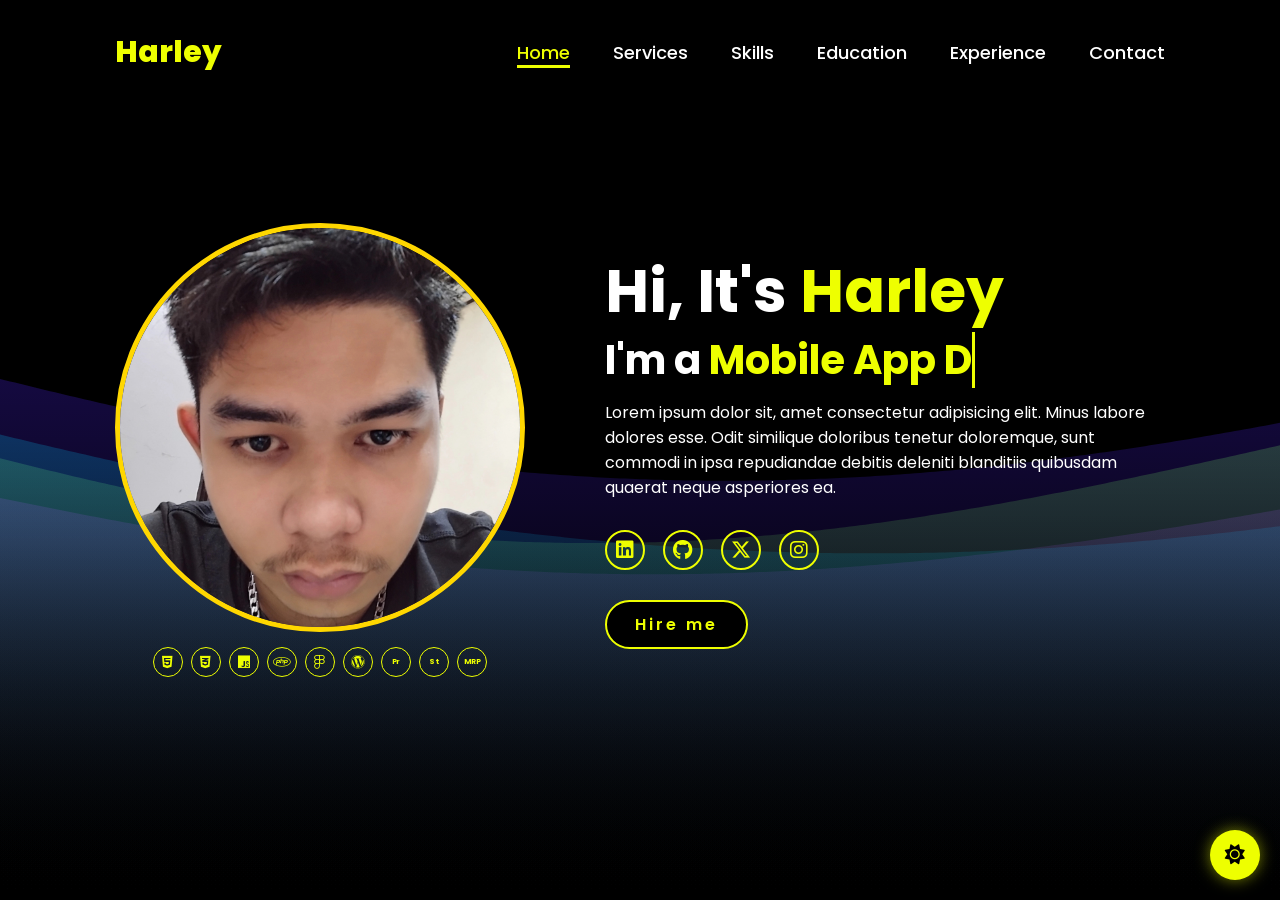
==== index.html @ 62c7ae1a "initial commit" ====
<!DOCTYPE html>
<html lang="en">
    
<head>
    <meta charset="UTF-8">
    <meta name="viewport" content="width=device-width, initial-scale=1.0">
    <link rel="stylesheet" href="https://cdnjs.cloudflare.com/ajax/libs/font-awesome/6.5.2/css/all.min.css">
    <link rel="stylesheet" href="style.css">
    <title>HrlyQnn</title>
</head>
<body>
    <canvas id="aurora-canvas"></canvas>

    <header>
        <a href="#" class="logo">Harley</a>
        <nav>
            <a href="#" class="active">Home</a>
            <a href="#">Services</a>
            <a href="#">Skills</a>
            <a href="#">Education</a>
            <a href="#">Experience</a>
            <a href="#">Contact</a>
        </nav>
    </header>

    <section class="home">
        <div class="home-img">
            <img src="main.jpg" id="profile-pic">
            <div class="tech-icons">
                <a href="#" title="HTML5"><i class="fa-brands fa-html5"></i></a>
                <a href="#" title="CSS3"><i class="fa-brands fa-css3-alt"></i></a>
                <a href="#" title="JavaScript"><i class="fa-brands fa-js"></i></a>
                <a href="#" title="PHP"><i class="fa-brands fa-php"></i></a>
                <a href="#" title="Figma"><i class="fa-brands fa-figma"></i></a>
                <a href="#" title="WordPress"><i class="fa-brands fa-wordpress"></i></a>
                <a href="#" title="Adobe Premiere Pro"><span class="icon-text">Pr</span></a>
                <a href="#" title="Stitch"><span class="icon-text">St</span></a>
                <a href="#" title="MyRealPage"><span class="icon-text">MRP</span></a>
            </div>
        </div>
        <div class="home-content">
            <h1>Hi, It's <span>Harley</span></h1>
            <h3 class="typing-text"><span id="im-a">I'm a </span><span></span></h3>
            <p>Lorem ipsum dolor sit, amet consectetur adipisicing elit. Minus labore dolores esse. Odit similique doloribus tenetur doloremque, sunt commodi in ipsa repudiandae debitis deleniti blanditiis quibusdam quaerat neque asperiores ea.</p>
            <div class="social-icons">
                <a href="#"><i class="fa-brands fa-linkedin"></i></a>
                <a href="#"><i class="fa-brands fa-github"></i></a>
                <a href="#"><i class="fa-brands fa-x-twitter"></i></a>
                <a href="#"><i class="fa-brands fa-instagram"></i></a>
            </div>
            <a href="#" class="btn">Hire me</a>
        </div>
    </section>

    <button id="theme-toggle" title="Toggle Light/Dark Mode">
        <i class="fa-solid fa-sun"></i>
    </button>

    <script>
        // Aurora background
        const canvas = document.getElementById('aurora-canvas');
        const ctx = canvas.getContext('2d');

        canvas.width = window.innerWidth;
        canvas.height = window.innerHeight;

        window.addEventListener('resize', () => {
            canvas.width = window.innerWidth;
            canvas.height = window.innerHeight;
        });

        const waves = [
            { y: 0.35, color: '#5227FF', speed: 0.00001, amp: 120, freq: 0.0018 },
            { y: 0.45, color: '#7cff67', speed: 0.00001, amp: 100, freq: 0.0022 },
            { y: 0.40, color: '#00cfff', speed: 0.00001, amp: 140, freq: 0.0015 },
            { y: 0.50, color: '#a855f7', speed: 0.00001, amp: 90,  freq: 0.0020 },
        ];

        let auroraTime = 0;

        function drawAurora() {
            ctx.clearRect(0, 0, canvas.width, canvas.height);

            if (document.body.classList.contains('light-mode')) {
                requestAnimationFrame(drawAurora);
                return;
            }

            waves.forEach(wave => {
                const gradient = ctx.createLinearGradient(0, 0, 0, canvas.height);
                gradient.addColorStop(0, 'transparent');
                gradient.addColorStop(0.3, wave.color + '55');
                gradient.addColorStop(0.6, wave.color + '22');
                gradient.addColorStop(1, 'transparent');

                ctx.beginPath();
                ctx.moveTo(0, canvas.height);

                for (let x = 0; x <= canvas.width; x += 5) {
                    const y = wave.y * canvas.height
                        + Math.sin(x * wave.freq + auroraTime * wave.speed * 1000) * wave.amp
                        + Math.sin(x * wave.freq * 0.5 + auroraTime * wave.speed * 600) * (wave.amp * 0.5);
                    ctx.lineTo(x, y);
                }

                ctx.lineTo(canvas.width, canvas.height);
                ctx.closePath();
                ctx.fillStyle = gradient;
                ctx.fill();
            });

            auroraTime++;
            requestAnimationFrame(drawAurora);
        }

        drawAurora();

        // Image swap
        const pic = document.getElementById('profile-pic');
        const typingSpan = document.querySelectorAll('.typing-text span')[1];
        const words = ["Mobile App Designer", "Frontend Developer", "Web Designer", "Video Editor"];
        let wordIndex = 0;
        let charIndex = 0;
        let isDeleting = false;
        let isPaused = false;
        let typeTimeout = null;
        const imA = document.getElementById('im-a');

        pic.addEventListener('mouseenter', () => {
            pic.src = 'main1.png';
            isPaused = true;
            clearTimeout(typeTimeout);
            imA.style.display = 'none';
            typingSpan.textContent = 'I Miss You :<';
        });

        pic.addEventListener('mouseleave', () => {
            pic.src = 'main.jpg';
            imA.style.display = 'inline';
            isPaused = false;
            isDeleting = false;
            charIndex = 0;
            typingSpan.textContent = '';
            clearTimeout(typeTimeout);
            typeTimeout = setTimeout(type, 400);
        });

        // Navbar scroll
        const header = document.querySelector('header');
        window.addEventListener('scroll', () => {
            header.classList.toggle('scrolled', window.scrollY > 50);
        });

        // Light/Dark mode toggle
        const themeToggle = document.getElementById('theme-toggle');
        const themeIcon = themeToggle.querySelector('i');

        themeToggle.addEventListener('click', () => {
            document.body.classList.toggle('light-mode');

            if (document.body.classList.contains('light-mode')) {
                themeIcon.classList.remove('fa-sun');
                themeIcon.classList.add('fa-moon');
            } else {
                themeIcon.classList.remove('fa-moon');
                themeIcon.classList.add('fa-sun');
            }
        });

        // Typewriter effect
        function type() {
            if (isPaused) return;

            const currentWord = words[wordIndex];

            if (isDeleting) {
                typingSpan.textContent = currentWord.substring(0, charIndex - 1);
                charIndex--;
            } else {
                typingSpan.textContent = currentWord.substring(0, charIndex + 1);
                charIndex++;
            }

            let speed = isDeleting ? 80 : 120;

            if (!isDeleting && charIndex === currentWord.length) {
                speed = 2500;
                isDeleting = true;
            } else if (isDeleting && charIndex === 0) {
                isDeleting = false;
                wordIndex = (wordIndex + 1) % words.length;
                speed = 400;
            }

            typeTimeout = setTimeout(type, speed);
        }

        type();
    </script>
</body>
</html>
---- style.css ----
@import url('https://fonts.googleapis.com/css2?family=Poppins:wght@100;200;300;400;500;600&display=swap');

* {
    margin: 0;
    padding: 0;
    box-sizing: border-box;
    text-decoration: none;
    border: none;
    outline: none;
    font-family: 'Poppins', sans-serif;
}

html {
    font-size: 62.5%;
}

body {
    width: 100%;
    height: 100vh;
    overflow-x: hidden;
    background-color: black;
    color: white;
}

#aurora-canvas {
    position: fixed;
    top: 0;
    left: 0;
    width: 100%;
    height: 100%;
    z-index: 0;
    pointer-events: none;
}

section, header, #theme-toggle {
    position: relative;
    z-index: 1;
}

body.light-mode #aurora-canvas {
    opacity: 0;
}

header {
    margin-top: 20px;
    position: fixed;
    top: 0;
    left: 0;
    width: 100%;
    padding: 1rem 9%;
    background-color: transparent;
    display: flex;
    justify-content: space-between;
    align-items: center;
    z-index: 999;
    transition: 0.4s ease;
}

.logo {
    font-size: 3rem;
    color: #eeff00;
    font-weight: 800;
    cursor: pointer;
    transition: 0.5s ease;
}

.logo:hover {
    transform: scale(1.1);
}

nav a {
    font-size: 1.8rem;
    color: white;
    margin-left: 4rem;
    font-weight: 500;
    transition: 0.3s ease;
    border-bottom: 3px solid transparent;
}

nav a:hover,
nav a.active {
    color: #eeff00;
    border-bottom: 3px solid #eeff00;
}

@media(max-width: 995px) {
    nav {
        position: absolute;
        display: none;
        top: 0;
        right: 0;
        width: 40%;
        border-left: 3px solid #eeff00;
        border-bottom: 3px solid #eeff00;
        border-bottom-left-radius: 2rem;
        padding: 1rem solid;
        background-color: #161616;
        border-top: 0.1rem solid rgba(0, 0, 0, 0.1);
    }

    nav.active {
        display: block;
    }

    nav a {
        display: block;
        font-size: 2rem;
        margin: 3rem 0;
    }

    nav a:hover,
    nav a.active {
        padding: 1rem;
        border-radius: 0.5rem;
        border-bottom: 0.5rem solid #eeff00;
    }
}

section {
    min-height: 100vh;
    padding: 5rem 9% 5rem;
}

.home {
    display: flex;
    justify-content: center;
    align-items: center;
    gap: 8rem;
    background-color: transparent;
}

.home .home-content h1 {
    font-size: 6rem;
    font-weight: 700;
    line-height: 1.3;
}

span {
    color: #eeff00;
}

.home-content h3 {
    font-size: 4rem;
    margin-bottom: 1rem;
    font-weight: 700;
}

.home-content p {
    font-size: 1.6rem;
}

.home-img {
    display: flex;
    flex-direction: column;
    align-items: center;
}

.home-img img {
    position: relative;
    width: 20vw;
    border-radius: 50%;
    cursor: pointer;
    transition: 0.4s ease;
    z-index: 1;
}

.home-img img:hover {
    box-shadow: 0 0 40px 15px gold, 0 0 80px 30px rgba(255, 215, 0, 0.4);
    transform: scale(1.03);
}

.home-img .tech-icons {
    margin-top: 1.5rem;
    display: flex;
    flex-wrap: nowrap;
    justify-content: center;
    align-items: center;
    width: 32vw;
}

.social-icons a {
    display: inline-flex;
    justify-content: center;
    align-items: center;
    width: 4rem;
    height: 4rem;
    background-color: transparent;
    border: 0.2rem solid #eeff00;
    font-size: 2rem;
    border-radius: 50%;
    margin: 3rem 1.5rem 3rem 0;
    transition: 0.3s ease;
    color: #eeff00;
}

.social-icons a:hover {
    color: black;
    transform: scale(1.3) translateY(-5px);
    background-color: #eeff00;
    box-shadow: 0 0 25px #eeff00;
}

.btn {
    display: inline-block;
    padding: 1rem 2.8rem;
    background-color: black;
    border-radius: 4rem;
    font-size: 1.6rem;
    color: #eeff00;
    letter-spacing: 0.3rem;
    font-weight: 600;
    border: 2px solid #eeff00;
    transition: 0.3s ease;
    cursor: pointer;
}

.btn:hover {
    transform: scale(1.03);
    background-color: #eeff00;
    color: black;
    box-shadow: 0 0 25px #eeff00;
}

.typing-text {
    font-size: 34px;
    font-weight: 600;
    min-width: 280px;
}

.typing-text span:last-child {
    color: #eeff00;
    border-right: 3px solid #eeff00;
    animation: cursor 0.6s infinite;
}

#im-a {
    color: white;
}

@keyframes cursor {
    0%, 100% { border-color: #eeff00; }
    50% { border-color: transparent; }
}

@media(max-width: 1000px) {
    .home {
        gap: 4rem;
    }
}

@media(max-width: 995px) {
    .home {
        flex-direction: column;
        margin: 5rem 4rem;
    }

    .home .home-content h3 {
        font-size: 2.5rem;
    }

    .home-content h1 {
        font-size: 5rem;
    }

    .home-img img {
        width: 70vw;
        margin-top: 4rem;
    }

    .home-img .tech-icons {
        width: 70vw;
    }
}

.tech-icons a {
    display: inline-flex;
    justify-content: center;
    align-items: center;
    width: 3rem;
    height: 3rem;
    background-color: transparent;
    border: 0.15rem solid #eeff00;
    font-size: 1.4rem;
    border-radius: 50%;
    margin: 0 0.4rem;
    transition: 0.3s ease;
    color: #eeff00;
}

.tech-icons a:hover {
    color: black;
    transform: scale(1.3) translateY(-5px);
    background-color: #eeff00;
    box-shadow: 0 0 25px #eeff00;
}

.tech-icons a:hover .icon-text {
    color: black;
}

.icon-text {
    font-size: 0.75rem;
    font-weight: 700;
    color: inherit;
    letter-spacing: -0.05rem;
}

header.scrolled {
    background-color: rgba(0, 0, 0, 0.7);
    backdrop-filter: blur(20px);
    -webkit-backdrop-filter: blur(20px);
    border-bottom: 1px solid rgba(255, 255, 255, 0.1);
    box-shadow: 0 4px 30px rgba(0, 0, 0, 0.5);
    transition: 0.4s ease;
}

/* Floating toggle button */
#theme-toggle {
    position: fixed;
    bottom: 2rem;
    right: 2rem;
    width: 5rem;
    height: 5rem;
    border-radius: 50%;
    background-color: #eeff00;
    color: black;
    font-size: 2rem;
    cursor: pointer;
    z-index: 999;
    box-shadow: 0 0 15px rgba(238, 255, 0, 0.5);
    transition: 0.3s ease;
    display: flex;
    justify-content: center;
    align-items: center;
}

#theme-toggle:hover {
    transform: scale(1.15);
    box-shadow: 0 0 25px rgba(238, 255, 0, 0.8);
}

/* Light mode overrides */
body.light-mode {
    background-color: white;
    background-image: none;
    color: black;
}

body.light-mode header {
    background-color: transparent;
}

body.light-mode header.scrolled {
    background-color: rgba(255, 255, 255, 0.7);
    border-bottom: 1px solid rgba(0, 0, 0, 0.1);
}

body.light-mode .home {
    background-color: white;
}

body.light-mode .logo {
    color: black;
}

body.light-mode nav a {
    color: black;
}

body.light-mode nav a:hover,
body.light-mode nav a.active {
    color: black;
    border-bottom: 3px solid black;
}

body.light-mode span {
    color: black;
}

body.light-mode #im-a {
    color: black;
}

body.light-mode .typing-text span:last-child {
    color: black;
    border-right: 3px solid black;
    animation: cursor-light 0.6s infinite;
}

@keyframes cursor-light {
    0%, 100% { border-color: black; }
    50% { border-color: transparent; }
}

body.light-mode .social-icons a {
    border-color: black;
    color: black;
}

body.light-mode .social-icons a:hover {
    background-color: black;
    color: white;
    box-shadow: 0 0 25px rgba(0, 0, 0, 0.4);
}

body.light-mode .tech-icons a {
    border-color: black;
    color: black;
}

body.light-mode .tech-icons a:hover {
    background-color: black;
    color: white;
    box-shadow: 0 0 25px rgba(0, 0, 0, 0.4);
    transform: scale(1.3) translateY(-5px);
}

body.light-mode .tech-icons a:hover .icon-text {
    color: white;
}

body.light-mode .btn {
    background-color: white;
    color: black;
    border-color: black;
}

body.light-mode .btn:hover {
    background-color: black;
    color: white;
    box-shadow: 0 0 25px rgba(0, 0, 0, 0.4);
}

body.light-mode #theme-toggle {
    background-color: black;
    color: white;
    box-shadow: 0 0 15px rgba(0, 0, 0, 0.4);
}

body.light-mode .home-img img:hover {
    box-shadow: 0 0 40px 15px rgba(0, 0, 0, 0.5), 0 0 80px 30px rgba(0, 0, 0, 0.2);
}

.home-img img {
    position: relative;
    width: 32vw;
    border-radius: 50%;
    cursor: pointer;
    transition: 0.4s ease;
    z-index: 1;
    border: 5px solid gold; /* dark mode border */
}

body.light-mode .home-img img {
    border: 5px solid black; /* light mode border */
}
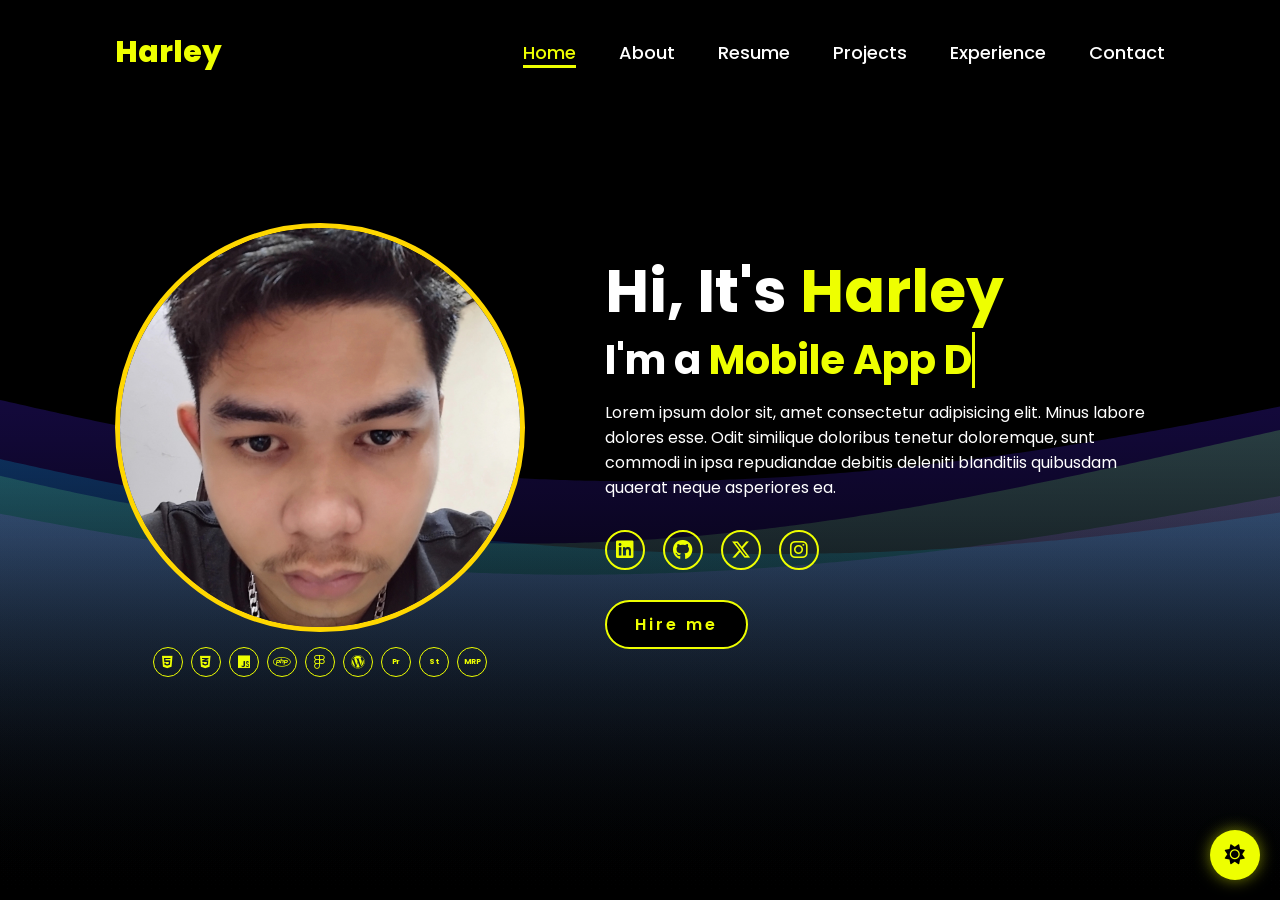
==== commit e7d94262: "update website" ====
--- a/index.html
+++ b/index.html
@@ -15,9 +15,9 @@
         <a href="#" class="logo">Harley</a>
         <nav>
             <a href="#" class="active">Home</a>
-            <a href="#">Services</a>
-            <a href="#">Skills</a>
-            <a href="#">Education</a>
+            <a href="about.html">About</a>
+            <a href="resume.html">Resume</a>
+            <a href="services.html">Projects</a>
             <a href="#">Experience</a>
             <a href="#">Contact</a>
         </nav>
@@ -79,39 +79,52 @@
         let auroraTime = 0;
 
         function drawAurora() {
-            ctx.clearRect(0, 0, canvas.width, canvas.height);
-
-            if (document.body.classList.contains('light-mode')) {
-                requestAnimationFrame(drawAurora);
-                return;
-            }
-
-            waves.forEach(wave => {
-                const gradient = ctx.createLinearGradient(0, 0, 0, canvas.height);
-                gradient.addColorStop(0, 'transparent');
-                gradient.addColorStop(0.3, wave.color + '55');
-                gradient.addColorStop(0.6, wave.color + '22');
-                gradient.addColorStop(1, 'transparent');
-
-                ctx.beginPath();
-                ctx.moveTo(0, canvas.height);
-
-                for (let x = 0; x <= canvas.width; x += 5) {
-                    const y = wave.y * canvas.height
-                        + Math.sin(x * wave.freq + auroraTime * wave.speed * 1000) * wave.amp
-                        + Math.sin(x * wave.freq * 0.5 + auroraTime * wave.speed * 600) * (wave.amp * 0.5);
-                    ctx.lineTo(x, y);
-                }
-
-                ctx.lineTo(canvas.width, canvas.height);
-                ctx.closePath();
-                ctx.fillStyle = gradient;
-                ctx.fill();
-            });
-
-            auroraTime++;
-            requestAnimationFrame(drawAurora);
+    ctx.clearRect(0, 0, canvas.width, canvas.height);
+
+    const isLight = document.body.classList.contains('light-mode');
+
+    const darkWaves = [
+        { y: 0.35, color: '#5227FF', speed: 0.00001,  amp: 120, freq: 0.0018 },
+        { y: 0.45, color: '#7cff67', speed: 0.00001, amp: 100, freq: 0.0022 },
+        { y: 0.40, color: '#00cfff', speed: 0.00001, amp: 140, freq: 0.0015 },
+        { y: 0.50, color: '#a855f7', speed: 0.00001, amp: 90,  freq: 0.0020 },
+    ];
+
+    const lightWaves = [
+        { y: 0.35, color: '#888888', speed: 0.00001,  amp: 120, freq: 0.0018 },
+        { y: 0.45, color: '#aaaaaa', speed: 0.00001, amp: 100, freq: 0.0022 },
+        { y: 0.40, color: '#666666', speed: 0.00001, amp: 140, freq: 0.0015 },
+        { y: 0.50, color: '#999999', speed: 0.00001, amp: 90,  freq: 0.0020 },
+    ];
+
+    const waves = isLight ? lightWaves : darkWaves;
+
+    waves.forEach(wave => {
+        const gradient = ctx.createLinearGradient(0, 0, 0, canvas.height);
+        gradient.addColorStop(0, 'transparent');
+        gradient.addColorStop(0.3, wave.color + '55');
+        gradient.addColorStop(0.6, wave.color + '22');
+        gradient.addColorStop(1, 'transparent');
+
+        ctx.beginPath();
+        ctx.moveTo(0, canvas.height);
+
+        for (let x = 0; x <= canvas.width; x += 5) {
+            const y = wave.y * canvas.height
+                + Math.sin(x * wave.freq + auroraTime * wave.speed * 1000) * wave.amp
+                + Math.sin(x * wave.freq * 0.5 + auroraTime * wave.speed * 600) * (wave.amp * 0.5);
+            ctx.lineTo(x, y);
         }
+
+        ctx.lineTo(canvas.width, canvas.height);
+        ctx.closePath();
+        ctx.fillStyle = gradient;
+        ctx.fill();
+    });
+
+    auroraTime++;
+    requestAnimationFrame(drawAurora);
+}
 
         drawAurora();
 
@@ -155,15 +168,23 @@
         const themeToggle = document.getElementById('theme-toggle');
         const themeIcon = themeToggle.querySelector('i');
 
+        // Load saved theme on page load
+        if (localStorage.getItem('theme') === 'light') {
+            document.body.classList.add('light-mode');
+            themeIcon.classList.remove('fa-sun');
+            themeIcon.classList.add('fa-moon');
+        }
+
         themeToggle.addEventListener('click', () => {
             document.body.classList.toggle('light-mode');
-
             if (document.body.classList.contains('light-mode')) {
                 themeIcon.classList.remove('fa-sun');
                 themeIcon.classList.add('fa-moon');
+                localStorage.setItem('theme', 'light');
             } else {
                 themeIcon.classList.remove('fa-moon');
                 themeIcon.classList.add('fa-sun');
+                localStorage.setItem('theme', 'dark');
             }
         });
 
@@ -196,6 +217,8 @@
         }
 
         type();
+
+        
     </script>
 </body>
 </html>
--- a/style.css
+++ b/style.css
@@ -35,10 +35,6 @@
 section, header, #theme-toggle {
     position: relative;
     z-index: 1;
-}
-
-body.light-mode #aurora-canvas {
-    opacity: 0;
 }
 
 header {
@@ -356,7 +352,7 @@
 }
 
 body.light-mode .home {
-    background-color: white;
+    background-color: transparent;
 }
 
 body.light-mode .logo {
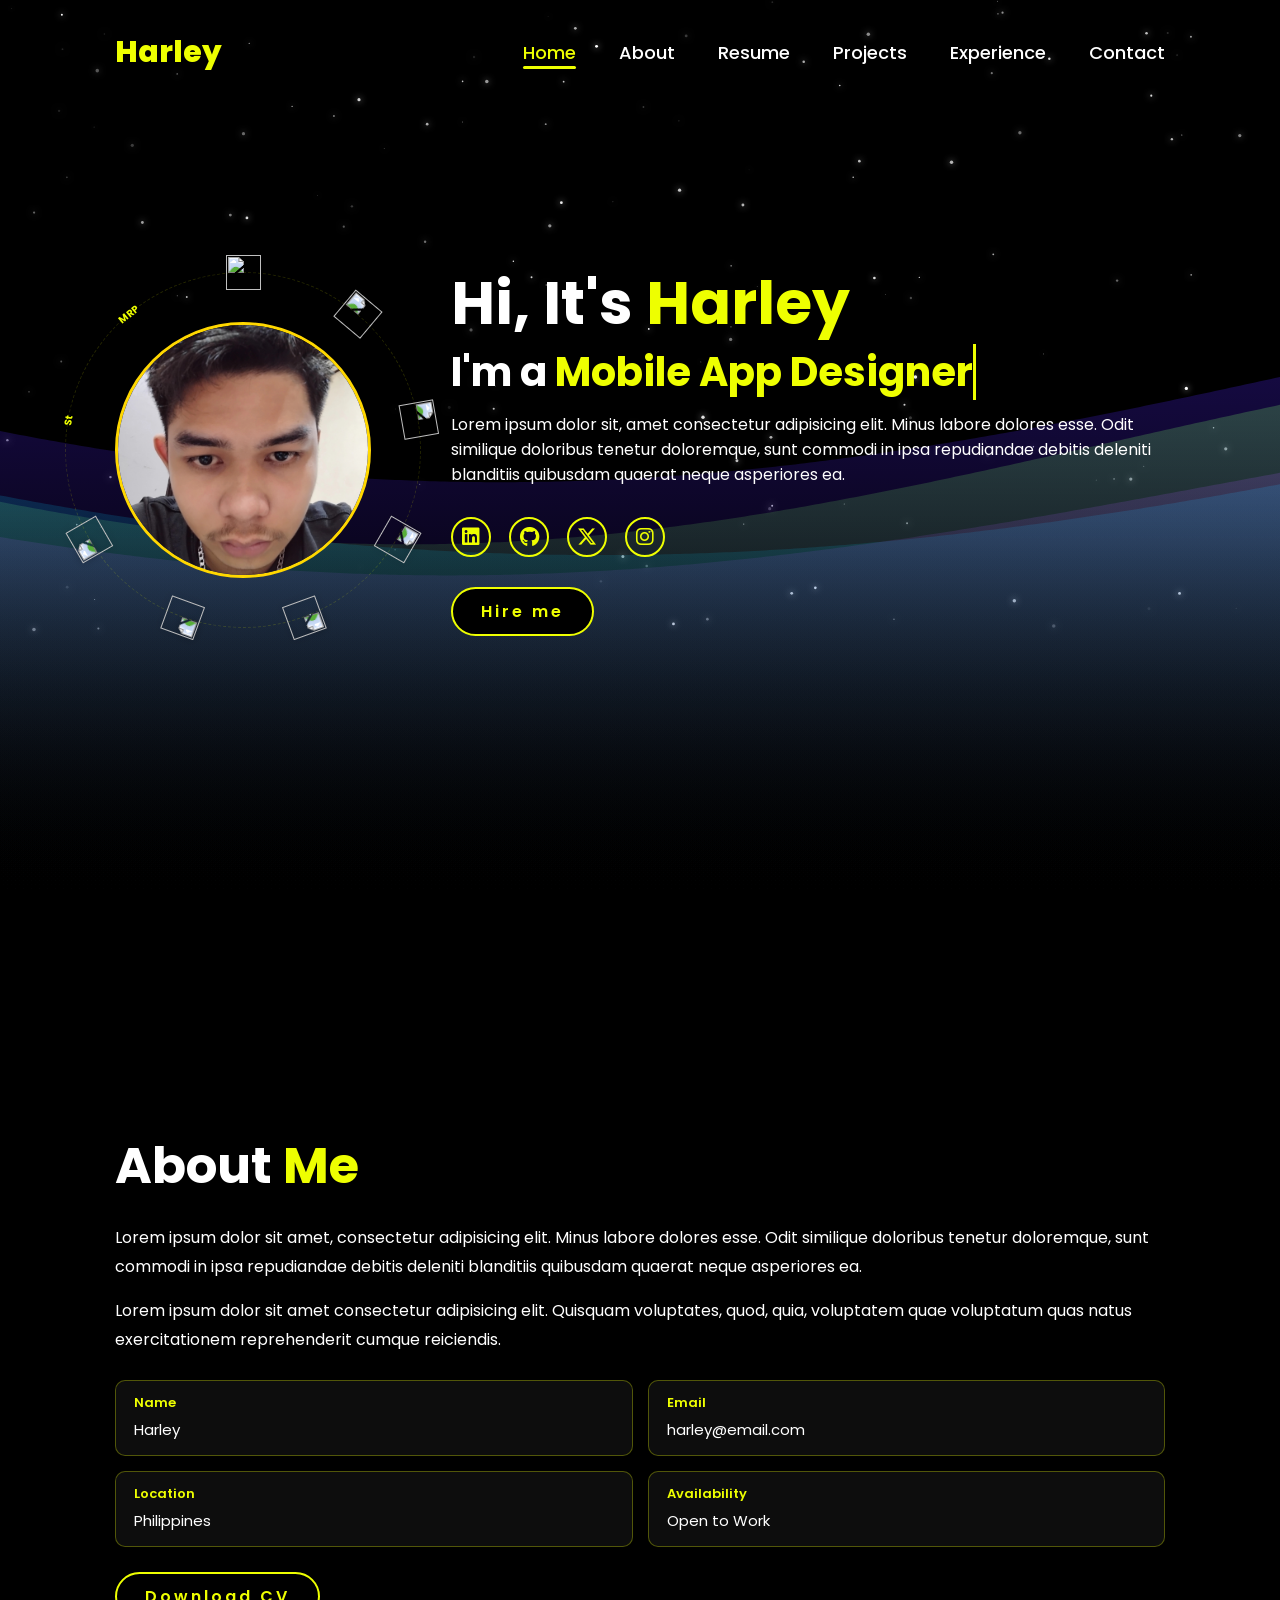
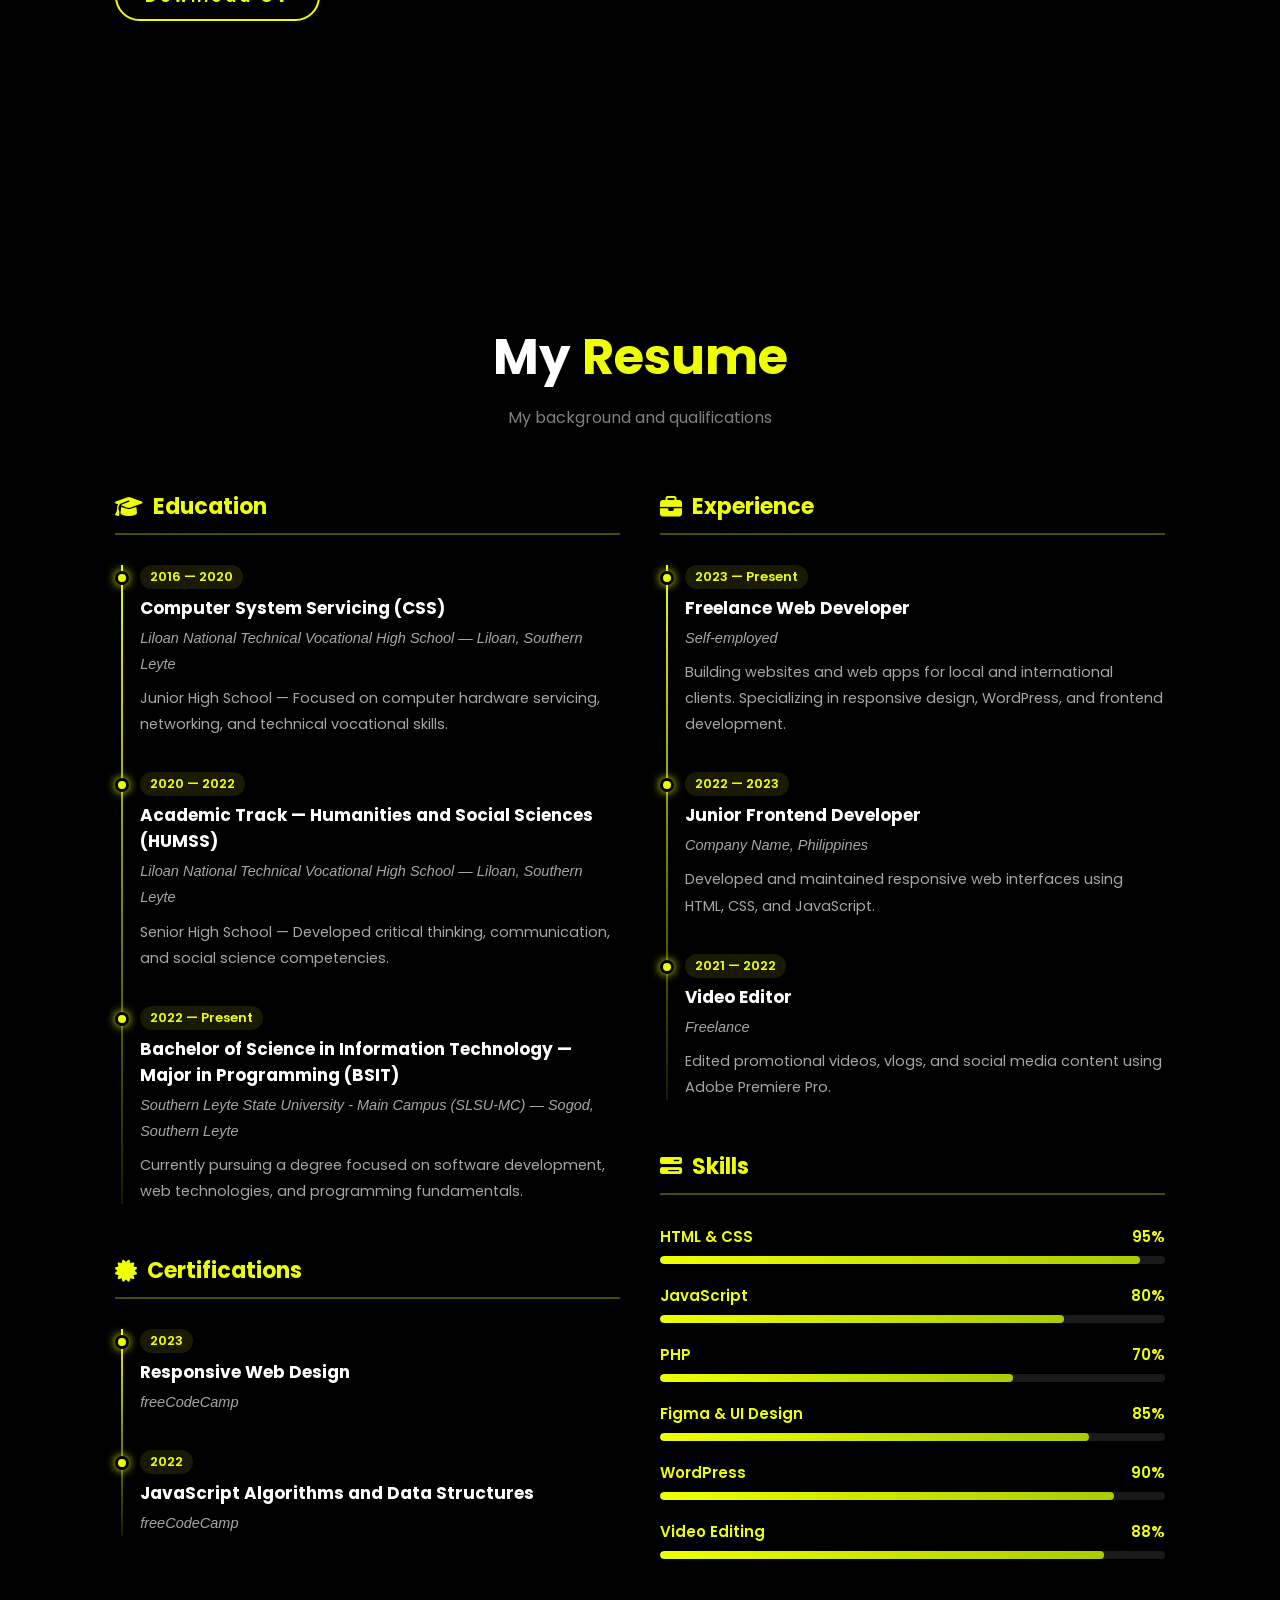
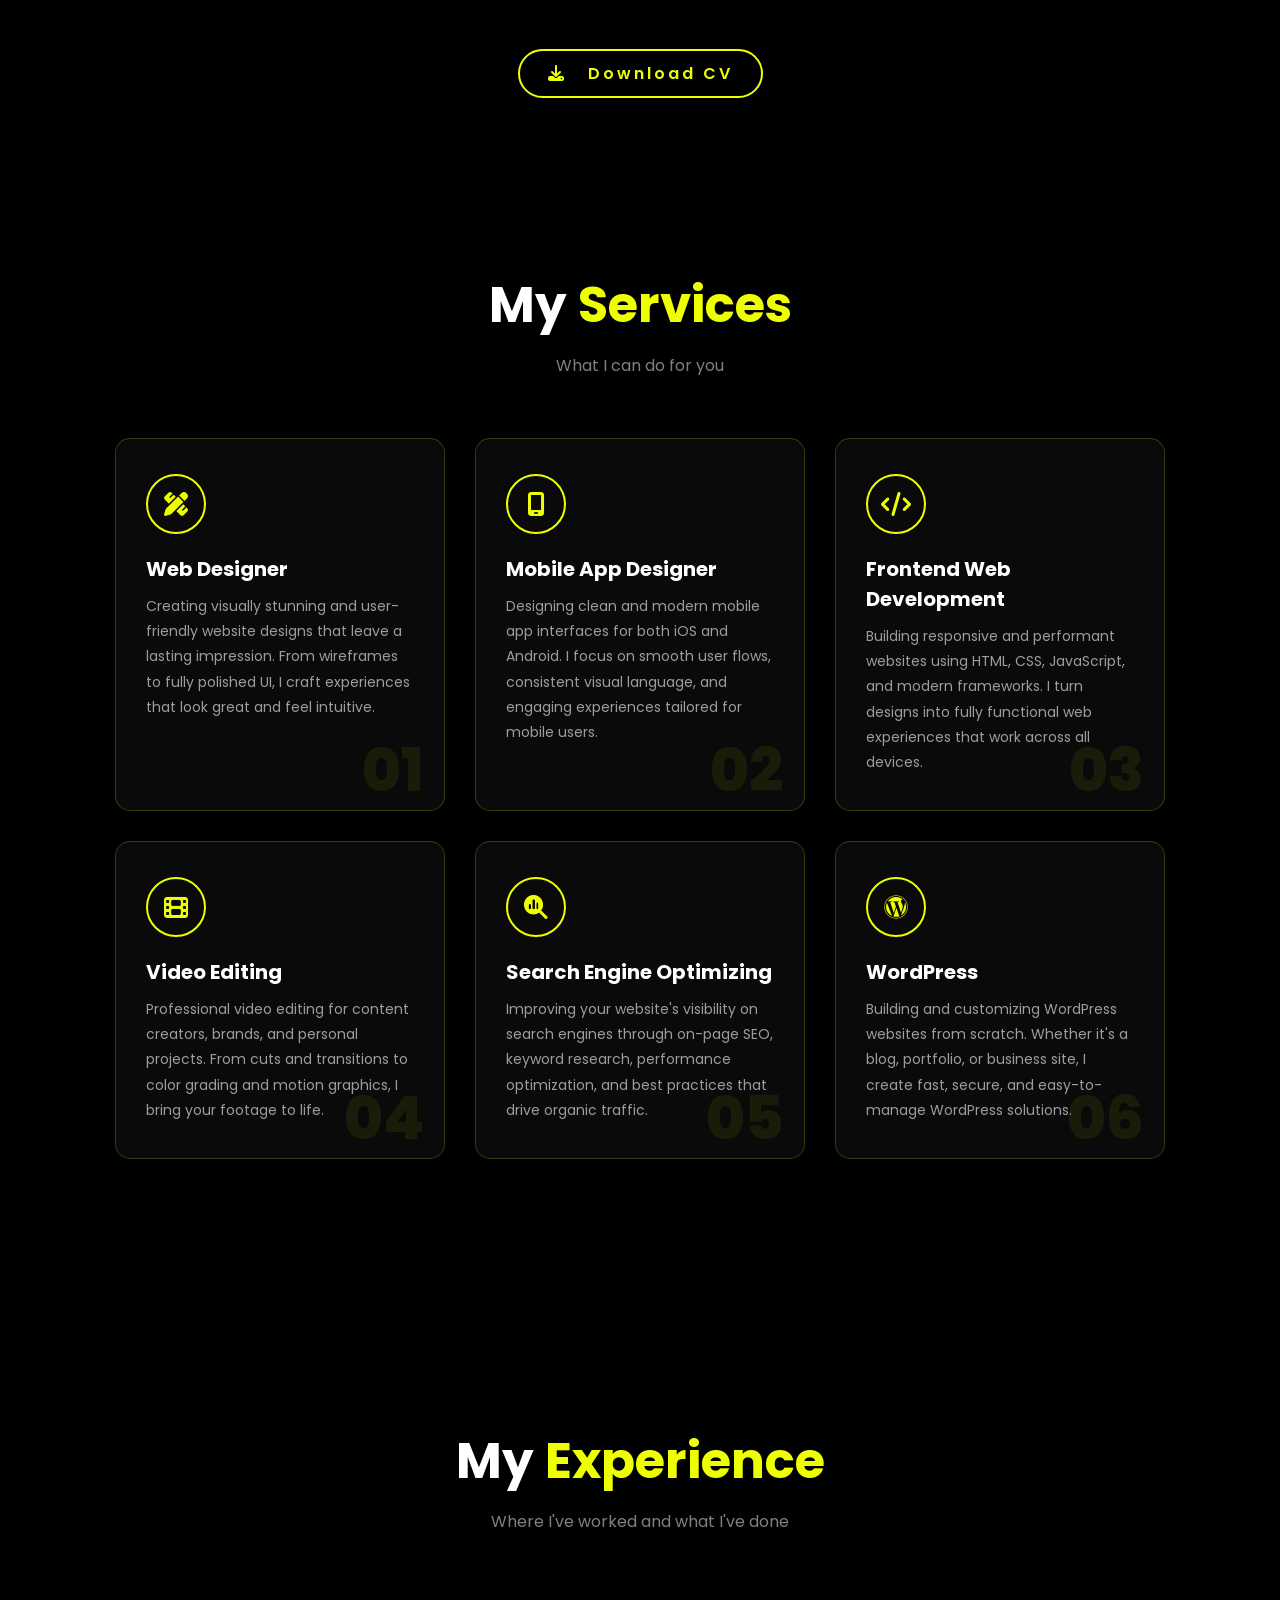
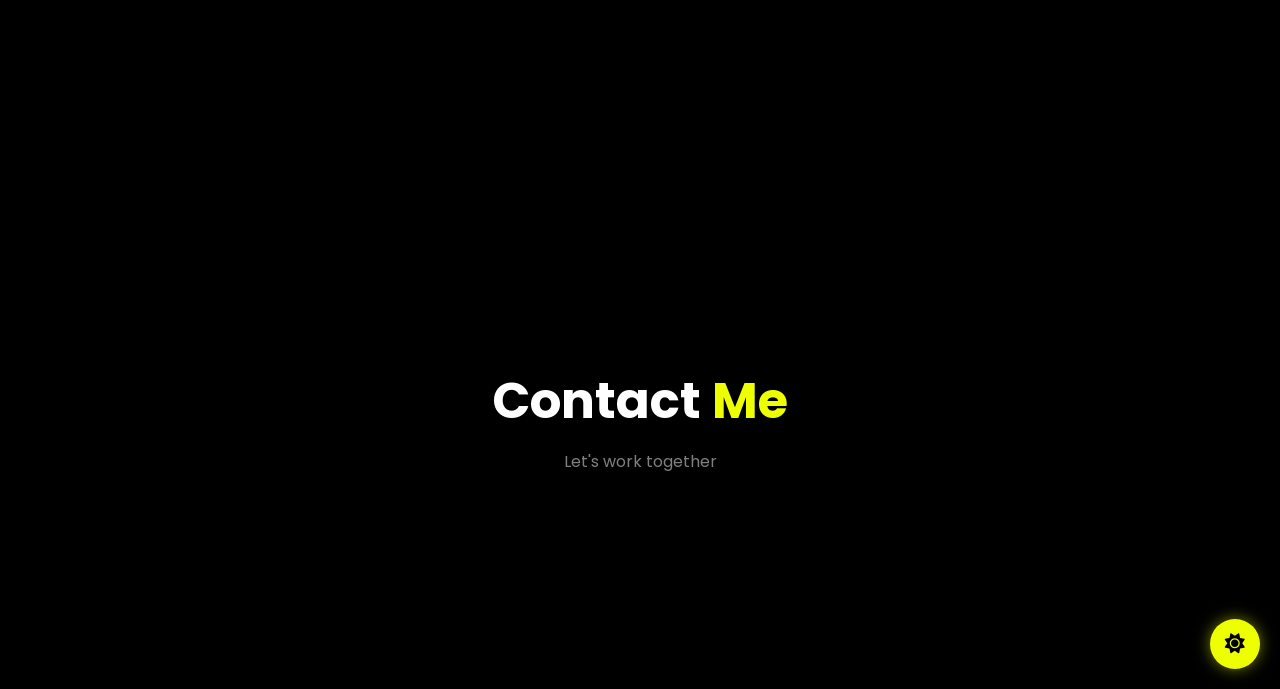
==== commit aeadf3ad: "update website" ====
--- a/index.html
+++ b/index.html
@@ -1,130 +1,427 @@
 <!DOCTYPE html>
 <html lang="en">
-    
+
 <head>
     <meta charset="UTF-8">
     <meta name="viewport" content="width=device-width, initial-scale=1.0">
     <link rel="stylesheet" href="https://cdnjs.cloudflare.com/ajax/libs/font-awesome/6.5.2/css/all.min.css">
     <link rel="stylesheet" href="style.css">
+    <link rel="stylesheet" href="about.css">
+    <link rel="stylesheet" href="services.css">
+    <link rel="stylesheet" href="resume.css">
     <title>HrlyQnn</title>
 </head>
 <body>
-    <canvas id="aurora-canvas"></canvas>
-
-    <header>
-        <a href="#" class="logo">Harley</a>
-        <nav>
-            <a href="#" class="active">Home</a>
-            <a href="about.html">About</a>
-            <a href="resume.html">Resume</a>
-            <a href="services.html">Projects</a>
-            <a href="#">Experience</a>
-            <a href="#">Contact</a>
-        </nav>
-    </header>
-
-    <section class="home">
-        <div class="home-img">
-            <img src="main.jpg" id="profile-pic">
-            <div class="tech-icons">
-                <a href="#" title="HTML5"><i class="fa-brands fa-html5"></i></a>
-                <a href="#" title="CSS3"><i class="fa-brands fa-css3-alt"></i></a>
-                <a href="#" title="JavaScript"><i class="fa-brands fa-js"></i></a>
-                <a href="#" title="PHP"><i class="fa-brands fa-php"></i></a>
-                <a href="#" title="Figma"><i class="fa-brands fa-figma"></i></a>
-                <a href="#" title="WordPress"><i class="fa-brands fa-wordpress"></i></a>
-                <a href="#" title="Adobe Premiere Pro"><span class="icon-text">Pr</span></a>
-                <a href="#" title="Stitch"><span class="icon-text">St</span></a>
-                <a href="#" title="MyRealPage"><span class="icon-text">MRP</span></a>
+    <div class="page-wrapper">
+        <canvas id="aurora-canvas"></canvas>
+
+        <header>
+            <a href="#home" class="logo">Harley</a>
+            <nav>
+                <a href="#home" class="active">Home</a>
+                <a href="#about">About</a>
+                <a href="#resume">Resume</a>
+                <a href="#services">Projects</a>
+                <a href="#experience">Experience</a>
+                <a href="#contact">Contact</a>
+            </nav>
+        </header>
+
+        <!-- HOME -->
+        <section class="home" id="home">
+            <div class="home-img">
+                <div class="orbit-wrapper">
+                    <img src="main.jpg" id="profile-pic">
+                    <div class="orbit-ring">
+                        <span class="orbit-icon" style="--i:0">
+                            <a href="#" title="HTML5"><img src="https://cdn.jsdelivr.net/gh/devicons/devicon/icons/html5/html5-original.svg"></a>
+                        </span>
+                        <span class="orbit-icon" style="--i:1">
+                            <a href="#" title="CSS3"><img src="https://cdn.jsdelivr.net/gh/devicons/devicon/icons/css3/css3-original.svg"></a>
+                        </span>
+                        <span class="orbit-icon" style="--i:2">
+                            <a href="#" title="JavaScript"><img src="https://cdn.jsdelivr.net/gh/devicons/devicon/icons/javascript/javascript-original.svg"></a>
+                        </span>
+                        <span class="orbit-icon" style="--i:3">
+                            <a href="#" title="PHP"><img src="https://cdn.jsdelivr.net/gh/devicons/devicon/icons/php/php-original.svg"></a>
+                        </span>
+                        <span class="orbit-icon" style="--i:4">
+                            <a href="#" title="Figma"><img src="https://cdn.jsdelivr.net/gh/devicons/devicon/icons/figma/figma-original.svg"></a>
+                        </span>
+                        <span class="orbit-icon" style="--i:5">
+                            <a href="#" title="WordPress"><img src="https://cdn.jsdelivr.net/gh/devicons/devicon/icons/wordpress/wordpress-plain.svg"></a>
+                        </span>
+                        <span class="orbit-icon" style="--i:6">
+                            <a href="#" title="Adobe Premiere Pro"><img src="https://cdn.jsdelivr.net/gh/devicons/devicon/icons/premierepro/premierepro-original.svg"></a>
+                        </span>
+                        <span class="orbit-icon" style="--i:7">
+                            <a href="#" title="Stitch"><span class="icon-text large-text">St</span></a>
+                        </span>
+                        <span class="orbit-icon" style="--i:8">
+                            <a href="#" title="MyRealPage"><span class="icon-text large-text">MRP</span></a>
+                        </span>
+                    </div>
+                </div>
             </div>
-        </div>
-        <div class="home-content">
-            <h1>Hi, It's <span>Harley</span></h1>
-            <h3 class="typing-text"><span id="im-a">I'm a </span><span></span></h3>
-            <p>Lorem ipsum dolor sit, amet consectetur adipisicing elit. Minus labore dolores esse. Odit similique doloribus tenetur doloremque, sunt commodi in ipsa repudiandae debitis deleniti blanditiis quibusdam quaerat neque asperiores ea.</p>
-            <div class="social-icons">
-                <a href="#"><i class="fa-brands fa-linkedin"></i></a>
-                <a href="#"><i class="fa-brands fa-github"></i></a>
-                <a href="#"><i class="fa-brands fa-x-twitter"></i></a>
-                <a href="#"><i class="fa-brands fa-instagram"></i></a>
+            <div class="home-content">
+                <h1>Hi, It's <span>Harley</span></h1>
+                <h3 class="typing-text"><span id="im-a">I'm a </span><span></span></h3>
+                <p>Lorem ipsum dolor sit, amet consectetur adipisicing elit. Minus labore dolores esse. Odit similique doloribus tenetur doloremque, sunt commodi in ipsa repudiandae debitis deleniti blanditiis quibusdam quaerat neque asperiores ea.</p>
+                <div class="social-icons">
+                    <a href="#"><i class="fa-brands fa-linkedin"></i></a>
+                    <a href="#"><i class="fa-brands fa-github"></i></a>
+                    <a href="#"><i class="fa-brands fa-x-twitter"></i></a>
+                    <a href="#"><i class="fa-brands fa-instagram"></i></a>
+                </div>
+                <a href="#contact" class="btn">Hire me</a>
             </div>
-            <a href="#" class="btn">Hire me</a>
-        </div>
-    </section>
-
-    <button id="theme-toggle" title="Toggle Light/Dark Mode">
-        <i class="fa-solid fa-sun"></i>
-    </button>
+        </section>
+
+        <!-- ABOUT -->
+        <section class="about" id="about">
+            <div class="about-content">
+                <h2>About <span>Me</span></h2>
+                <p>Lorem ipsum dolor sit amet, consectetur adipisicing elit. Minus labore
+                dolores esse. Odit similique doloribus tenetur doloremque, sunt commodi
+                in ipsa repudiandae debitis deleniti blanditiis quibusdam quaerat neque
+                asperiores ea.</p>
+                <p>Lorem ipsum dolor sit amet consectetur adipisicing elit. Quisquam
+                voluptates, quod, quia, voluptatem quae voluptatum quas natus
+                exercitationem reprehenderit cumque reiciendis.</p>
+                <div class="about-info">
+                    <div class="info-box">
+                        <h3>Name</h3>
+                        <p>Harley</p>
+                    </div>
+                    <div class="info-box">
+                        <h3>Email</h3>
+                        <p>harley@email.com</p>
+                    </div>
+                    <div class="info-box">
+                        <h3>Location</h3>
+                        <p>Philippines</p>
+                    </div>
+                    <div class="info-box">
+                        <h3>Availability</h3>
+                        <p>Open to Work</p>
+                    </div>
+                </div>
+                <a href="#" class="btn">Download CV</a>
+            </div>
+        </section>
+
+        <!-- RESUME -->
+        <section class="resume" id="resume">
+            <h2 class="resume-title">My <span>Resume</span></h2>
+            <p class="resume-subtitle">My background and qualifications</p>
+
+            <div class="resume-container">
+                <div class="resume-column">
+                    <div class="resume-section">
+                        <h3 class="section-heading">
+                            <i class="fa-solid fa-graduation-cap"></i> Education
+                        </h3>
+                        <div class="timeline">
+                            <div class="timeline-item">
+                                <div class="timeline-dot"></div>
+                                <div class="timeline-content">
+                                    <span class="timeline-date">2016 — 2020</span>
+                                    <h4>Computer System Servicing (CSS)</h4>
+                                    <p class="timeline-place">Liloan National Technical Vocational High School — Liloan, Southern Leyte</p>
+                                    <p>Junior High School — Focused on computer hardware servicing, networking, and technical vocational skills.</p>
+                                </div>
+                            </div>
+                            <div class="timeline-item">
+                                <div class="timeline-dot"></div>
+                                <div class="timeline-content">
+                                    <span class="timeline-date">2020 — 2022</span>
+                                    <h4>Academic Track — Humanities and Social Sciences (HUMSS)</h4>
+                                    <p class="timeline-place">Liloan National Technical Vocational High School — Liloan, Southern Leyte</p>
+                                    <p>Senior High School — Developed critical thinking, communication, and social science competencies.</p>
+                                </div>
+                            </div>
+                            <div class="timeline-item">
+                                <div class="timeline-dot"></div>
+                                <div class="timeline-content">
+                                    <span class="timeline-date">2022 — Present</span>
+                                    <h4>Bachelor of Science in Information Technology — Major in Programming (BSIT)</h4>
+                                    <p class="timeline-place">Southern Leyte State University - Main Campus (SLSU-MC) — Sogod, Southern Leyte</p>
+                                    <p>Currently pursuing a degree focused on software development, web technologies, and programming fundamentals.</p>
+                                </div>
+                            </div>
+                        </div>
+                    </div>
+
+                    <div class="resume-section">
+                        <h3 class="section-heading">
+                            <i class="fa-solid fa-certificate"></i> Certifications
+                        </h3>
+                        <div class="timeline">
+                            <div class="timeline-item">
+                                <div class="timeline-dot"></div>
+                                <div class="timeline-content">
+                                    <span class="timeline-date">2023</span>
+                                    <h4>Responsive Web Design</h4>
+                                    <p class="timeline-place">freeCodeCamp</p>
+                                </div>
+                            </div>
+                            <div class="timeline-item">
+                                <div class="timeline-dot"></div>
+                                <div class="timeline-content">
+                                    <span class="timeline-date">2022</span>
+                                    <h4>JavaScript Algorithms and Data Structures</h4>
+                                    <p class="timeline-place">freeCodeCamp</p>
+                                </div>
+                            </div>
+                        </div>
+                    </div>
+                </div>
+
+                <div class="resume-column">
+                    <div class="resume-section">
+                        <h3 class="section-heading">
+                            <i class="fa-solid fa-briefcase"></i> Experience
+                        </h3>
+                        <div class="timeline">
+                            <div class="timeline-item">
+                                <div class="timeline-dot"></div>
+                                <div class="timeline-content">
+                                    <span class="timeline-date">2023 — Present</span>
+                                    <h4>Freelance Web Developer</h4>
+                                    <p class="timeline-place">Self-employed</p>
+                                    <p>Building websites and web apps for local and international clients. Specializing in responsive design, WordPress, and frontend development.</p>
+                                </div>
+                            </div>
+                            <div class="timeline-item">
+                                <div class="timeline-dot"></div>
+                                <div class="timeline-content">
+                                    <span class="timeline-date">2022 — 2023</span>
+                                    <h4>Junior Frontend Developer</h4>
+                                    <p class="timeline-place">Company Name, Philippines</p>
+                                    <p>Developed and maintained responsive web interfaces using HTML, CSS, and JavaScript.</p>
+                                </div>
+                            </div>
+                            <div class="timeline-item">
+                                <div class="timeline-dot"></div>
+                                <div class="timeline-content">
+                                    <span class="timeline-date">2021 — 2022</span>
+                                    <h4>Video Editor</h4>
+                                    <p class="timeline-place">Freelance</p>
+                                    <p>Edited promotional videos, vlogs, and social media content using Adobe Premiere Pro.</p>
+                                </div>
+                            </div>
+                        </div>
+                    </div>
+
+                    <div class="resume-section">
+                        <h3 class="section-heading">
+                            <i class="fa-solid fa-bars-progress"></i> Skills
+                        </h3>
+                        <div class="skills-list">
+                            <div class="skill-item">
+                                <div class="skill-header"><span>HTML & CSS</span><span>95%</span></div>
+                                <div class="skill-bar"><div class="skill-fill" style="width: 95%"></div></div>
+                            </div>
+                            <div class="skill-item">
+                                <div class="skill-header"><span>JavaScript</span><span>80%</span></div>
+                                <div class="skill-bar"><div class="skill-fill" style="width: 80%"></div></div>
+                            </div>
+                            <div class="skill-item">
+                                <div class="skill-header"><span>PHP</span><span>70%</span></div>
+                                <div class="skill-bar"><div class="skill-fill" style="width: 70%"></div></div>
+                            </div>
+                            <div class="skill-item">
+                                <div class="skill-header"><span>Figma & UI Design</span><span>85%</span></div>
+                                <div class="skill-bar"><div class="skill-fill" style="width: 85%"></div></div>
+                            </div>
+                            <div class="skill-item">
+                                <div class="skill-header"><span>WordPress</span><span>90%</span></div>
+                                <div class="skill-bar"><div class="skill-fill" style="width: 90%"></div></div>
+                            </div>
+                            <div class="skill-item">
+                                <div class="skill-header"><span>Video Editing</span><span>88%</span></div>
+                                <div class="skill-bar"><div class="skill-fill" style="width: 88%"></div></div>
+                            </div>
+                        </div>
+                    </div>
+                </div>
+            </div>
+
+            <div class="resume-download">
+                <a href="#" class="btn"><i class="fa-solid fa-download"></i> &nbsp; Download CV</a>
+            </div>
+        </section>
+
+        <!-- SERVICES -->
+        <section class="services" id="services">
+            <h2 class="services-title">My <span>Services</span></h2>
+            <p class="services-subtitle">What I can do for you</p>
+
+            <div class="services-list">
+                <div class="service-box">
+                    <div class="service-icon"><i class="fa-solid fa-pen-ruler"></i></div>
+                    <div class="service-info">
+                        <h3>Web Designer</h3>
+                        <p>Creating visually stunning and user-friendly website designs that leave a lasting impression. From wireframes to fully polished UI, I craft experiences that look great and feel intuitive.</p>
+                    </div>
+                    <div class="service-number">01</div>
+                </div>
+                <div class="service-box">
+                    <div class="service-icon"><i class="fa-solid fa-mobile-screen"></i></div>
+                    <div class="service-info">
+                        <h3>Mobile App Designer</h3>
+                        <p>Designing clean and modern mobile app interfaces for both iOS and Android. I focus on smooth user flows, consistent visual language, and engaging experiences tailored for mobile users.</p>
+                    </div>
+                    <div class="service-number">02</div>
+                </div>
+                <div class="service-box">
+                    <div class="service-icon"><i class="fa-solid fa-code"></i></div>
+                    <div class="service-info">
+                        <h3>Frontend Web Development</h3>
+                        <p>Building responsive and performant websites using HTML, CSS, JavaScript, and modern frameworks. I turn designs into fully functional web experiences that work across all devices.</p>
+                    </div>
+                    <div class="service-number">03</div>
+                </div>
+                <div class="service-box">
+                    <div class="service-icon"><i class="fa-solid fa-film"></i></div>
+                    <div class="service-info">
+                        <h3>Video Editing</h3>
+                        <p>Professional video editing for content creators, brands, and personal projects. From cuts and transitions to color grading and motion graphics, I bring your footage to life.</p>
+                    </div>
+                    <div class="service-number">04</div>
+                </div>
+                <div class="service-box">
+                    <div class="service-icon"><i class="fa-solid fa-magnifying-glass-chart"></i></div>
+                    <div class="service-info">
+                        <h3>Search Engine Optimizing</h3>
+                        <p>Improving your website's visibility on search engines through on-page SEO, keyword research, performance optimization, and best practices that drive organic traffic.</p>
+                    </div>
+                    <div class="service-number">05</div>
+                </div>
+                <div class="service-box">
+                    <div class="service-icon"><i class="fa-brands fa-wordpress"></i></div>
+                    <div class="service-info">
+                        <h3>WordPress</h3>
+                        <p>Building and customizing WordPress websites from scratch. Whether it's a blog, portfolio, or business site, I create fast, secure, and easy-to-manage WordPress solutions.</p>
+                    </div>
+                    <div class="service-number">06</div>
+                </div>
+            </div>
+        </section>
+
+        <!-- EXPERIENCE -->
+        <section class="experience" id="experience">
+            <h2 class="experience-title">My <span>Experience</span></h2>
+            <p class="experience-subtitle">Where I've worked and what I've done</p>
+        </section>
+
+        <!-- CONTACT -->
+        <section class="contact" id="contact">
+            <h2 class="contact-title">Contact <span>Me</span></h2>
+            <p class="contact-subtitle">Let's work together</p>
+        </section>
+
+        <button id="theme-toggle" title="Toggle Light/Dark Mode">
+            <i class="fa-solid fa-sun"></i>
+        </button>
+    </div>
 
     <script>
-        // Aurora background
+        const pageWrapper = document.querySelector('.page-wrapper');
+
+        // Aurora + Stars
         const canvas = document.getElementById('aurora-canvas');
         const ctx = canvas.getContext('2d');
 
-        canvas.width = window.innerWidth;
-        canvas.height = window.innerHeight;
-
-        window.addEventListener('resize', () => {
+        const stars = [];
+        for (let i = 0; i < 150; i++) {
+            stars.push({
+                x: Math.random() * window.innerWidth,
+                y: Math.random() * window.innerHeight * 0.7,
+                radius: Math.random() * 1.5 + 0.3,
+                opacity: Math.random(),
+                twinkleSpeed: Math.random() * 0.02 + 0.005,
+                twinkleDirection: Math.random() > 0.5 ? 1 : -1
+            });
+        }
+
+        function resizeCanvas() {
             canvas.width = window.innerWidth;
             canvas.height = window.innerHeight;
-        });
-
-        const waves = [
-            { y: 0.35, color: '#5227FF', speed: 0.00001, amp: 120, freq: 0.0018 },
-            { y: 0.45, color: '#7cff67', speed: 0.00001, amp: 100, freq: 0.0022 },
-            { y: 0.40, color: '#00cfff', speed: 0.00001, amp: 140, freq: 0.0015 },
-            { y: 0.50, color: '#a855f7', speed: 0.00001, amp: 90,  freq: 0.0020 },
-        ];
+            canvas.style.width = window.innerWidth + 'px';
+            canvas.style.height = window.innerHeight + 'px';
+            stars.forEach(star => {
+                star.x = Math.random() * window.innerWidth;
+                star.y = Math.random() * window.innerHeight * 0.7;
+            });
+        }
+
+        resizeCanvas();
+        window.addEventListener('resize', resizeCanvas);
 
         let auroraTime = 0;
 
         function drawAurora() {
-    ctx.clearRect(0, 0, canvas.width, canvas.height);
-
-    const isLight = document.body.classList.contains('light-mode');
-
-    const darkWaves = [
-        { y: 0.35, color: '#5227FF', speed: 0.00001,  amp: 120, freq: 0.0018 },
-        { y: 0.45, color: '#7cff67', speed: 0.00001, amp: 100, freq: 0.0022 },
-        { y: 0.40, color: '#00cfff', speed: 0.00001, amp: 140, freq: 0.0015 },
-        { y: 0.50, color: '#a855f7', speed: 0.00001, amp: 90,  freq: 0.0020 },
-    ];
-
-    const lightWaves = [
-        { y: 0.35, color: '#888888', speed: 0.00001,  amp: 120, freq: 0.0018 },
-        { y: 0.45, color: '#aaaaaa', speed: 0.00001, amp: 100, freq: 0.0022 },
-        { y: 0.40, color: '#666666', speed: 0.00001, amp: 140, freq: 0.0015 },
-        { y: 0.50, color: '#999999', speed: 0.00001, amp: 90,  freq: 0.0020 },
-    ];
-
-    const waves = isLight ? lightWaves : darkWaves;
-
-    waves.forEach(wave => {
-        const gradient = ctx.createLinearGradient(0, 0, 0, canvas.height);
-        gradient.addColorStop(0, 'transparent');
-        gradient.addColorStop(0.3, wave.color + '55');
-        gradient.addColorStop(0.6, wave.color + '22');
-        gradient.addColorStop(1, 'transparent');
-
-        ctx.beginPath();
-        ctx.moveTo(0, canvas.height);
-
-        for (let x = 0; x <= canvas.width; x += 5) {
-            const y = wave.y * canvas.height
-                + Math.sin(x * wave.freq + auroraTime * wave.speed * 1000) * wave.amp
-                + Math.sin(x * wave.freq * 0.5 + auroraTime * wave.speed * 600) * (wave.amp * 0.5);
-            ctx.lineTo(x, y);
+            ctx.clearRect(0, 0, canvas.width, canvas.height);
+            const isLight = document.body.classList.contains('light-mode');
+
+            if (!isLight) {
+                stars.forEach(star => {
+                    star.opacity += star.twinkleSpeed * star.twinkleDirection;
+                    if (star.opacity >= 1) { star.opacity = 1; star.twinkleDirection = -1; }
+                    else if (star.opacity <= 0.1) { star.opacity = 0.1; star.twinkleDirection = 1; }
+                    ctx.beginPath();
+                    ctx.arc(star.x, star.y, star.radius, 0, Math.PI * 2);
+                    ctx.fillStyle = `rgba(255, 255, 255, ${star.opacity})`;
+                    ctx.shadowBlur = 6;
+                    ctx.shadowColor = 'white';
+                    ctx.fill();
+                    ctx.shadowBlur = 0;
+                });
+            }
+
+            const darkWaves = [
+                { y: 0.35, color: '#5227FF', speed: 0.00001, amp: 120, freq: 0.0018 },
+                { y: 0.45, color: '#7cff67', speed: 0.00001, amp: 100, freq: 0.0022 },
+                { y: 0.40, color: '#00cfff', speed: 0.00001, amp: 140, freq: 0.0015 },
+                { y: 0.50, color: '#a855f7', speed: 0.00001, amp: 90,  freq: 0.0020 },
+            ];
+
+            const lightWaves = [
+                { y: 0.35, color: '#888888', speed: 0.00001, amp: 120, freq: 0.0018 },
+                { y: 0.45, color: '#aaaaaa', speed: 0.00001, amp: 100, freq: 0.0022 },
+                { y: 0.40, color: '#666666', speed: 0.00001, amp: 140, freq: 0.0015 },
+                { y: 0.50, color: '#999999', speed: 0.00001, amp: 90,  freq: 0.0020 },
+            ];
+
+            const waves = isLight ? lightWaves : darkWaves;
+
+            waves.forEach(wave => {
+                const gradient = ctx.createLinearGradient(0, 0, 0, canvas.height);
+                gradient.addColorStop(0, 'transparent');
+                gradient.addColorStop(0.3, wave.color + '55');
+                gradient.addColorStop(0.6, wave.color + '22');
+                gradient.addColorStop(1, 'transparent');
+
+                ctx.beginPath();
+                ctx.moveTo(0, canvas.height);
+
+                for (let x = 0; x <= canvas.width; x += 5) {
+                    const y = wave.y * canvas.height
+                        + Math.sin(x * wave.freq + auroraTime * wave.speed * 1000) * wave.amp
+                        + Math.sin(x * wave.freq * 0.5 + auroraTime * wave.speed * 600) * (wave.amp * 0.5);
+                    ctx.lineTo(x, y);
+                }
+
+                ctx.lineTo(canvas.width, canvas.height);
+                ctx.closePath();
+                ctx.fillStyle = gradient;
+                ctx.fill();
+            });
+
+            auroraTime++;
+            requestAnimationFrame(drawAurora);
         }
-
-        ctx.lineTo(canvas.width, canvas.height);
-        ctx.closePath();
-        ctx.fillStyle = gradient;
-        ctx.fill();
-    });
-
-    auroraTime++;
-    requestAnimationFrame(drawAurora);
-}
 
         drawAurora();
 
@@ -158,21 +455,54 @@
             typeTimeout = setTimeout(type, 400);
         });
 
-        // Navbar scroll
+        // Navbar scroll highlight
         const header = document.querySelector('header');
+        const sections = document.querySelectorAll('section');
+        const navLinks = document.querySelectorAll('nav a');
+
         window.addEventListener('scroll', () => {
             header.classList.toggle('scrolled', window.scrollY > 50);
+
+            let current = '';
+            sections.forEach(section => {
+                const sectionTop = section.offsetTop - 150;
+                if (window.scrollY >= sectionTop) {
+                    current = section.getAttribute('id');
+                }
+            });
+
+            navLinks.forEach(link => {
+                link.classList.remove('active');
+                if (link.getAttribute('href') === '#' + current) {
+                    link.classList.add('active');
+                }
+            });
+        });
+
+        // Smooth scroll
+        navLinks.forEach(link => {
+            link.addEventListener('click', function(e) {
+                const href = this.getAttribute('href');
+                if (!href.startsWith('#')) return;
+                e.preventDefault();
+                const target = document.querySelector(href);
+                if (target) {
+                    target.scrollIntoView({ behavior: 'smooth' });
+                }
+            });
         });
 
         // Light/Dark mode toggle
         const themeToggle = document.getElementById('theme-toggle');
         const themeIcon = themeToggle.querySelector('i');
 
-        // Load saved theme on page load
         if (localStorage.getItem('theme') === 'light') {
             document.body.classList.add('light-mode');
             themeIcon.classList.remove('fa-sun');
             themeIcon.classList.add('fa-moon');
+        } else {
+            themeIcon.classList.remove('fa-moon');
+            themeIcon.classList.add('fa-sun');
         }
 
         themeToggle.addEventListener('click', () => {
@@ -191,9 +521,7 @@
         // Typewriter effect
         function type() {
             if (isPaused) return;
-
             const currentWord = words[wordIndex];
-
             if (isDeleting) {
                 typingSpan.textContent = currentWord.substring(0, charIndex - 1);
                 charIndex--;
@@ -201,9 +529,7 @@
                 typingSpan.textContent = currentWord.substring(0, charIndex + 1);
                 charIndex++;
             }
-
             let speed = isDeleting ? 80 : 120;
-
             if (!isDeleting && charIndex === currentWord.length) {
                 speed = 2500;
                 isDeleting = true;
@@ -212,13 +538,10 @@
                 wordIndex = (wordIndex + 1) % words.length;
                 speed = 400;
             }
-
             typeTimeout = setTimeout(type, speed);
         }
 
         type();
-
-        
     </script>
 </body>
 </html>
--- a/style.css
+++ b/style.css
@@ -26,8 +26,8 @@
     position: fixed;
     top: 0;
     left: 0;
-    width: 100%;
-    height: 100%;
+    width: 100vw;
+    height: 100vh;
     z-index: 0;
     pointer-events: none;
 }
@@ -69,14 +69,46 @@
     color: white;
     margin-left: 4rem;
     font-weight: 500;
-    transition: 0.3s ease;
-    border-bottom: 3px solid transparent;
+    transition: color 0.3s ease;
+    position: relative;
+    border-bottom: none;
+}
+
+nav a::after {
+    content: '';
+    position: absolute;
+    bottom: -4px;
+    left: 0;
+    width: 0;
+    height: 3px;
+    background-color: #eeff00;
+    transition: width 0.3s ease;
+    border-radius: 2px;
+}
+
+nav a:hover::after,
+nav a.active::after {
+    width: 100%;
 }
 
 nav a:hover,
 nav a.active {
     color: #eeff00;
-    border-bottom: 3px solid #eeff00;
+    border-bottom: none;
+}
+
+body.light-mode nav a {
+    color: black;
+}
+
+body.light-mode nav a::after {
+    background-color: black;
+}
+
+body.light-mode nav a:hover,
+body.light-mode nav a.active {
+    color: black;
+    border-bottom: none;
 }
 
 @media(max-width: 995px) {
@@ -145,33 +177,137 @@
     font-size: 1.6rem;
 }
 
+/* Orbit */
 .home-img {
     display: flex;
     flex-direction: column;
     align-items: center;
-}
-
-.home-img img {
+    justify-content: center;
+}
+
+.orbit-wrapper {
     position: relative;
     width: 20vw;
+    height: 20vw;
+    display: flex;
+    align-items: center;
+    justify-content: center;
+}
+
+.orbit-wrapper #profile-pic {
+    position: relative;
+    width: 20vw;
+    height: 20vw;
     border-radius: 50%;
+    object-fit: cover;
     cursor: pointer;
     transition: 0.4s ease;
-    z-index: 1;
-}
-
-.home-img img:hover {
+    z-index: 2;
+    border: 3px solid gold;
+}
+
+.orbit-wrapper #profile-pic:hover {
     box-shadow: 0 0 40px 15px gold, 0 0 80px 30px rgba(255, 215, 0, 0.4);
     transform: scale(1.03);
 }
 
-.home-img .tech-icons {
-    margin-top: 1.5rem;
+body.light-mode .orbit-wrapper #profile-pic {
+    border: 3px solid black;
+}
+
+body.light-mode .orbit-wrapper #profile-pic:hover {
+    box-shadow: 0 0 40px 15px rgba(0, 0, 0, 0.4), 0 0 80px 30px rgba(0, 0, 0, 0.2);
+}
+
+.orbit-ring {
+    position: absolute;
+    width: calc(20vw + 10rem);
+    height: calc(20vw + 10rem);
+    border-radius: 50%;
+    border: 1px dashed rgba(238, 255, 0, 0.15);
+    top: 50%;
+    left: 50%;
+    transform: translate(-50%, -50%);
+    animation: orbit-spin 18s linear infinite;
+    z-index: 1;
+}
+
+body.light-mode .orbit-ring {
+    border-color: rgba(0, 0, 0, 0.1);
+}
+
+.orbit-icon {
+    position: absolute;
+    top: 50%;
+    left: 50%;
+    width: 3.5rem;
+    height: 3.5rem;
+    margin: -1.75rem 0 0 -1.75rem;
+    transform: rotate(calc(var(--i) * 40deg)) translateY(calc(-10vw - 5rem));
+}
+
+.orbit-icon a {
     display: flex;
-    flex-wrap: nowrap;
     justify-content: center;
     align-items: center;
-    width: 32vw;
+    width: 3.5rem;
+    height: 3.5rem;
+    border-radius: 0;
+    border: none;
+    background-color: transparent;
+    animation: counter-orbit 18s linear infinite;
+    transition: transform 0.3s ease;
+    text-decoration: none;
+    padding: 0;
+}
+
+.orbit-icon a img {
+    width: 3.5rem;
+    height: 3.5rem;
+    object-fit: contain;
+    border-radius: 0;
+    filter: drop-shadow(0 0 4px rgba(0, 0, 0, 0.3));
+}
+
+.orbit-icon a:hover {
+    transform: scale(1.3);
+}
+
+.orbit-icon a .icon-text {
+    font-size: 1rem;
+    font-weight: 700;
+    color: #eeff00;
+}
+
+body.light-mode .orbit-icon a {
+    background-color: transparent;
+    border: none;
+}
+
+body.light-mode .orbit-icon a .icon-text {
+    color: black;
+}
+
+.icon-text {
+    font-size: 1.4rem;
+    font-weight: 800;
+    color: #eeff00;
+    letter-spacing: -0.05rem;
+    line-height: 1;
+}
+
+body.light-mode .icon-text {
+    color: black;
+}
+
+@keyframes orbit-spin {
+    from { transform: translate(-50%, -50%) rotate(0deg); }
+    to { transform: translate(-50%, -50%) rotate(360deg); }
+}
+
+@keyframes counter-orbit {
+    from { transform: rotate(0deg); }
+    to { transform: rotate(-360deg); }
 }
 
 .social-icons a {
@@ -258,47 +394,25 @@
         font-size: 5rem;
     }
 
-    .home-img img {
-        width: 70vw;
+    .orbit-wrapper {
+        width: 60vw;
+        height: 60vw;
         margin-top: 4rem;
     }
 
-    .home-img .tech-icons {
-        width: 70vw;
-    }
-}
-
-.tech-icons a {
-    display: inline-flex;
-    justify-content: center;
-    align-items: center;
-    width: 3rem;
-    height: 3rem;
-    background-color: transparent;
-    border: 0.15rem solid #eeff00;
-    font-size: 1.4rem;
-    border-radius: 50%;
-    margin: 0 0.4rem;
-    transition: 0.3s ease;
-    color: #eeff00;
-}
-
-.tech-icons a:hover {
-    color: black;
-    transform: scale(1.3) translateY(-5px);
-    background-color: #eeff00;
-    box-shadow: 0 0 25px #eeff00;
-}
-
-.tech-icons a:hover .icon-text {
-    color: black;
-}
-
-.icon-text {
-    font-size: 0.75rem;
-    font-weight: 700;
-    color: inherit;
-    letter-spacing: -0.05rem;
+    .orbit-wrapper #profile-pic {
+        width: 60vw;
+        height: 60vw;
+    }
+
+    .orbit-ring {
+        width: calc(60vw + 8rem);
+        height: calc(60vw + 8rem);
+    }
+
+    .orbit-icon {
+        transform: rotate(calc(var(--i) * 40deg)) translateY(calc(-30vw - 4rem));
+    }
 }
 
 header.scrolled {
@@ -310,7 +424,38 @@
     transition: 0.4s ease;
 }
 
-/* Floating toggle button */
+/* Page transition */
+.page-wrapper {
+    animation: slideIn 0.5s ease forwards;
+}
+
+@keyframes slideIn {
+    from {
+        opacity: 0;
+        transform: translateX(100px);
+    }
+    to {
+        opacity: 1;
+        transform: translateX(0);
+    }
+}
+
+.page-wrapper.slide-out {
+    animation: slideOut 0.5s ease forwards;
+}
+
+@keyframes slideOut {
+    from {
+        opacity: 1;
+        transform: translateX(0);
+    }
+    to {
+        opacity: 0;
+        transform: translateX(-100px);
+    }
+}
+
+/* Dark mode button — yellow circle, black sun */
 #theme-toggle {
     position: fixed;
     bottom: 2rem;
@@ -330,6 +475,10 @@
     align-items: center;
 }
 
+#theme-toggle i {
+    color: black;
+}
+
 #theme-toggle:hover {
     transform: scale(1.15);
     box-shadow: 0 0 25px rgba(238, 255, 0, 0.8);
@@ -359,16 +508,6 @@
     color: black;
 }
 
-body.light-mode nav a {
-    color: black;
-}
-
-body.light-mode nav a:hover,
-body.light-mode nav a.active {
-    color: black;
-    border-bottom: 3px solid black;
-}
-
 body.light-mode span {
     color: black;
 }
@@ -396,23 +535,7 @@
 body.light-mode .social-icons a:hover {
     background-color: black;
     color: white;
-    box-shadow: 0 0 25px rgba(0, 0, 0, 0.4);
-}
-
-body.light-mode .tech-icons a {
-    border-color: black;
-    color: black;
-}
-
-body.light-mode .tech-icons a:hover {
-    background-color: black;
-    color: white;
-    box-shadow: 0 0 25px rgba(0, 0, 0, 0.4);
-    transform: scale(1.3) translateY(-5px);
-}
-
-body.light-mode .tech-icons a:hover .icon-text {
-    color: white;
+    box-shadow: 0 0 25px rgba(0, 0, 0, 0.5);
 }
 
 body.light-mode .btn {
@@ -424,29 +547,96 @@
 body.light-mode .btn:hover {
     background-color: black;
     color: white;
-    box-shadow: 0 0 25px rgba(0, 0, 0, 0.4);
-}
-
+    box-shadow: 0 0 25px rgba(0, 0, 0, 0.5);
+}
+
+/* Light mode button — black circle, white moon */
 body.light-mode #theme-toggle {
     background-color: black;
     color: white;
     box-shadow: 0 0 15px rgba(0, 0, 0, 0.4);
 }
 
-body.light-mode .home-img img:hover {
-    box-shadow: 0 0 40px 15px rgba(0, 0, 0, 0.5), 0 0 80px 30px rgba(0, 0, 0, 0.2);
-}
-
-.home-img img {
-    position: relative;
-    width: 32vw;
-    border-radius: 50%;
-    cursor: pointer;
-    transition: 0.4s ease;
-    z-index: 1;
-    border: 5px solid gold; /* dark mode border */
-}
-
-body.light-mode .home-img img {
-    border: 5px solid black; /* light mode border */
+body.light-mode #theme-toggle i {
+    color: white;
+}
+
+body.light-mode #theme-toggle:hover {
+    box-shadow: 0 0 25px rgba(0, 0, 0, 0.5);
+}
+
+.large-text {
+    font-size: 5.0rem;
+    font-weight: 2000;
+}
+
+.orbit-icon a:has(.icon-text) {
+    width: auto;
+    height: auto;
+    min-width: 3.5rem;
+    min-height: 3.5rem;
+}
+
+.icon-text {
+    font-size: 5.6rem;
+    font-weight: 800;
+    color: #eeff00;
+    letter-spacing: -0.02rem;
+    line-height: 1;
+    white-space: nowrap;
+}
+
+body.light-mode .icon-text {
+    color: black;
+}
+
+.experience, .contact {
+    min-height: 60vh;
+    display: flex;
+    flex-direction: column;
+    justify-content: center;
+    align-items: center;
+    background-color: transparent;
+    padding: 8rem 9%;
+}
+
+.experience-title, .contact-title {
+    font-size: 5rem;
+    font-weight: 700;
+    color: white;
+    margin-bottom: 1rem;
+}
+
+body.light-mode .experience-title,
+body.light-mode .contact-title {
+    color: black;
+}
+
+.experience-subtitle, .contact-subtitle {
+    font-size: 1.6rem;
+    color: rgba(255, 255, 255, 0.5);
+}
+
+body.light-mode .experience-subtitle,
+body.light-mode .contact-subtitle {
+    color: rgba(0, 0, 0, 0.5);
+}
+
+section {
+    min-height: 100vh;
+    padding: 5rem 9% 5rem;
+    background-color: transparent !important;
+}
+
+.home, .about, .resume, .services, .experience, .contact {
+    background-color: transparent !important;
+}
+
+body.light-mode .home,
+body.light-mode .about,
+body.light-mode .resume,
+body.light-mode .services,
+body.light-mode .experience,
+body.light-mode .contact {
+    background-color: transparent !important;
 }
--- a/about.css
+++ b/about.css
@@ -0,0 +1,98 @@
+.about {
+    display: flex;
+    justify-content: center;
+    align-items: center;
+    gap: 8rem;
+    background-color: transparent;
+    padding-top: 10rem;
+}
+
+.about-img img {
+    width: 28vw;
+    border-radius: 2rem;
+    border: 3px solid gold;
+    transition: 0.4s ease;
+}
+
+body.light-mode .about-img img {
+    border: 3px solid black;
+}
+
+.about-img img:hover {
+    box-shadow: 0 0 40px 15px gold, 0 0 80px 30px rgba(255, 215, 0, 0.4);
+    transform: scale(1.02);
+}
+
+body.light-mode .about-img img:hover {
+    box-shadow: 0 0 40px 15px rgba(0,0,0,0.4), 0 0 80px 30px rgba(0,0,0,0.2);
+}
+
+.about-content h2 {
+    font-size: 5rem;
+    font-weight: 700;
+    margin-bottom: 2rem;
+}
+
+.about-content p {
+    font-size: 1.6rem;
+    margin-bottom: 1.5rem;
+    line-height: 1.8;
+}
+
+.about-info {
+    display: grid;
+    grid-template-columns: 1fr 1fr;
+    gap: 1.5rem;
+    margin: 2.5rem 0;
+}
+
+.info-box {
+    background-color: rgba(255, 255, 255, 0.05);
+    border: 1px solid rgba(238, 255, 0, 0.3);
+    border-radius: 1rem;
+    padding: 1.2rem 1.8rem;
+    transition: 0.3s ease;
+}
+
+.info-box:hover {
+    border-color: #eeff00;
+    box-shadow: 0 0 15px rgba(238, 255, 0, 0.2);
+}
+
+body.light-mode .info-box {
+    background-color: rgba(0, 0, 0, 0.03);
+    border-color: rgba(0, 0, 0, 0.2);
+}
+
+body.light-mode .info-box:hover {
+    border-color: black;
+    box-shadow: 0 0 15px rgba(0, 0, 0, 0.1);
+}
+
+.info-box h3 {
+    font-size: 1.3rem;
+    color: #eeff00;
+    margin-bottom: 0.3rem;
+    font-weight: 600;
+}
+
+body.light-mode .info-box h3 {
+    color: black;
+}
+
+.info-box p {
+    font-size: 1.5rem;
+    margin-bottom: 0;
+}
+
+@media(max-width: 995px) {
+    .about {
+        flex-direction: column;
+        margin: 5rem 4rem;
+        gap: 4rem;
+    }
+
+    .about-img img {
+        width: 70vw;
+    }
+}
--- a/services.css
+++ b/services.css
@@ -0,0 +1,195 @@
+.services {
+    min-height: 100vh;
+    padding: 12rem 9% 5rem;
+    background-color: transparent;
+}
+
+.services-title {
+    font-size: 5rem;
+    font-weight: 700;
+    text-align: center;
+    margin-bottom: 1rem;
+    color: white;
+}
+
+body.light-mode .services-title {
+    color: black;
+}
+
+.services-title span {
+    color: #eeff00;
+}
+
+body.light-mode .services-title span {
+    color: black;
+}
+
+.services-subtitle {
+    font-size: 1.6rem;
+    text-align: center;
+    color: rgba(255, 255, 255, 0.5);
+    margin-bottom: 6rem;
+}
+
+body.light-mode .services-subtitle {
+    color: rgba(0, 0, 0, 0.5);
+}
+
+.services-list {
+    display: grid;
+    grid-template-columns: repeat(3, 1fr);
+    gap: 3rem;
+    max-width: 1200px;
+    margin: 0 auto;
+}
+
+.service-box {
+    display: flex;
+    flex-direction: column;
+    align-items: flex-start;
+    gap: 2rem;
+    background-color: rgba(255, 255, 255, 0.04);
+    border: 1px solid rgba(238, 255, 0, 0.2);
+    border-radius: 1.5rem;
+    padding: 3.5rem 3rem;
+    position: relative;
+    overflow: hidden;
+    transition: 0.4s ease;
+    cursor: default;
+}
+
+.service-box:hover {
+    border-color: #eeff00;
+    background-color: rgba(238, 255, 0, 0.05);
+    box-shadow: 0 0 30px rgba(238, 255, 0, 0.1);
+    transform: translateY(-8px);
+}
+
+body.light-mode .service-box {
+    background-color: rgba(0, 0, 0, 0.03);
+    border-color: rgba(0, 0, 0, 0.15);
+}
+
+body.light-mode .service-box:hover {
+    border-color: black;
+    background-color: rgba(0, 0, 0, 0.06);
+    box-shadow: 0 0 30px rgba(0, 0, 0, 0.08);
+    transform: translateY(-8px);
+}
+
+.service-icon {
+    width: 6rem;
+    height: 6rem;
+    border-radius: 50%;
+    border: 2px solid #eeff00;
+    display: flex;
+    justify-content: center;
+    align-items: center;
+    font-size: 2.4rem;
+    color: #eeff00;
+    transition: 0.4s ease;
+    flex-shrink: 0;
+}
+
+.service-box:hover .service-icon {
+    background-color: #eeff00;
+    color: black;
+    box-shadow: 0 0 20px #eeff00;
+}
+
+body.light-mode .service-icon {
+    border-color: black;
+    color: black;
+}
+
+body.light-mode .service-box:hover .service-icon {
+    background-color: black;
+    color: white;
+    box-shadow: 0 0 20px rgba(0, 0, 0, 0.3);
+}
+
+.service-info {
+    flex: 1;
+}
+
+.service-info h3 {
+    font-size: 2rem;
+    font-weight: 700;
+    color: white;
+    margin-bottom: 1rem;
+    transition: 0.3s ease;
+}
+
+.service-box:hover .service-info h3 {
+    color: #eeff00;
+}
+
+body.light-mode .service-info h3 {
+    color: black;
+}
+
+body.light-mode .service-box:hover .service-info h3 {
+    color: black;
+}
+
+.service-info p {
+    font-size: 1.4rem;
+    color: rgba(255, 255, 255, 0.6);
+    line-height: 1.8;
+}
+
+body.light-mode .service-info p {
+    color: rgba(0, 0, 0, 0.6);
+}
+
+.service-number {
+    font-size: 6rem;
+    font-weight: 800;
+    color: rgba(238, 255, 0, 0.07);
+    position: absolute;
+    right: 2rem;
+    bottom: 1rem;
+    line-height: 1;
+    transition: 0.4s ease;
+    pointer-events: none;
+}
+
+.service-box:hover .service-number {
+    color: rgba(238, 255, 0, 0.15);
+}
+
+body.light-mode .service-number {
+    color: rgba(0, 0, 0, 0.05);
+}
+
+body.light-mode .service-box:hover .service-number {
+    color: rgba(0, 0, 0, 0.1);
+}
+
+@media(max-width: 1100px) {
+    .services-list {
+        grid-template-columns: repeat(2, 1fr);
+    }
+}
+
+@media(max-width: 995px) {
+    .services {
+        padding: 12rem 4rem 5rem;
+    }
+
+    .services-list {
+        grid-template-columns: 1fr;
+    }
+
+    .services-title {
+        font-size: 3.5rem;
+    }
+}
+
+body.light-mode .service-box:hover {
+    box-shadow: 0 0 30px rgba(0, 0, 0, 0.15);
+}
+
+body.light-mode .service-box:hover .service-icon {
+    box-shadow: 0 0 20px rgba(0, 0, 0, 0.4);
+}
--- a/resume.css
+++ b/resume.css
@@ -0,0 +1,235 @@
+.resume {
+    min-height: 100vh;
+    padding: 12rem 9% 5rem;
+    background-color: transparent;
+}
+
+.resume-title {
+    font-size: 5rem;
+    font-weight: 700;
+    text-align: center;
+    margin-bottom: 1rem;
+    color: white;
+}
+
+body.light-mode .resume-title {
+    color: black;
+}
+
+.resume-title span {
+    color: #eeff00;
+}
+
+body.light-mode .resume-title span {
+    color: black;
+}
+
+.resume-subtitle {
+    font-size: 1.6rem;
+    text-align: center;
+    color: rgba(255, 255, 255, 0.5);
+    margin-bottom: 6rem;
+}
+
+body.light-mode .resume-subtitle {
+    color: rgba(0, 0, 0, 0.5);
+}
+
+.resume-container {
+    display: grid;
+    grid-template-columns: 1fr 1fr;
+    gap: 4rem;
+    max-width: 1200px;
+    margin: 0 auto;
+}
+
+.resume-section {
+    margin-bottom: 5rem;
+}
+
+.section-heading {
+    font-size: 2.2rem;
+    font-weight: 700;
+    color: #eeff00;
+    margin-bottom: 3rem;
+    padding-bottom: 1rem;
+    border-bottom: 2px solid rgba(238, 255, 0, 0.3);
+    display: flex;
+    align-items: center;
+    gap: 1rem;
+}
+
+body.light-mode .section-heading {
+    color: black;
+    border-bottom-color: rgba(0, 0, 0, 0.2);
+}
+
+/* Timeline */
+.timeline {
+    position: relative;
+    padding-left: 2.5rem;
+}
+
+.timeline::before {
+    content: '';
+    position: absolute;
+    left: 0.6rem;
+    top: 0;
+    bottom: 0;
+    width: 2px;
+    background: linear-gradient(to bottom, #eeff00, rgba(238, 255, 0, 0.1));
+}
+
+body.light-mode .timeline::before {
+    background: linear-gradient(to bottom, black, rgba(0, 0, 0, 0.1));
+}
+
+.timeline-item {
+    position: relative;
+    margin-bottom: 3.5rem;
+}
+
+.timeline-dot {
+    position: absolute;
+    left: -2.5rem;
+    top: 0.6rem;
+    width: 1.4rem;
+    height: 1.4rem;
+    border-radius: 50%;
+    background-color: #eeff00;
+    border: 3px solid black;
+    box-shadow: 0 0 10px #eeff00;
+    transition: 0.3s ease;
+}
+
+body.light-mode .timeline-dot {
+    background-color: black;
+    border-color: white;
+    box-shadow: 0 0 10px rgba(0, 0, 0, 0.3);
+}
+
+.timeline-item:hover .timeline-dot {
+    transform: scale(1.3);
+    box-shadow: 0 0 20px #eeff00;
+}
+
+.timeline-date {
+    font-size: 1.3rem;
+    color: #eeff00;
+    font-weight: 600;
+    display: inline-block;
+    margin-bottom: 0.6rem;
+    background-color: rgba(238, 255, 0, 0.1);
+    padding: 0.2rem 1rem;
+    border-radius: 2rem;
+}
+
+body.light-mode .timeline-date {
+    color: black;
+    background-color: rgba(0, 0, 0, 0.08);
+}
+
+.timeline-content h4 {
+    font-size: 1.7rem;
+    font-weight: 700;
+    color: white;
+    margin-bottom: 0.4rem;
+}
+
+body.light-mode .timeline-content h4 {
+    color: black;
+}
+
+.timeline-place {
+    font-size: 1.3rem;
+    color: rgba(255, 255, 255, 0.45);
+    margin-bottom: 0.8rem;
+    font-style: italic;
+}
+
+body.light-mode .timeline-place {
+    color: rgba(0, 0, 0, 0.45);
+}
+
+.timeline-content p {
+    font-size: 1.45rem;
+    color: rgba(255, 255, 255, 0.65);
+    line-height: 1.8;
+}
+
+body.light-mode .timeline-content p {
+    color: rgba(0, 0, 0, 0.65);
+}
+
+/* Skills */
+.skills-list {
+    display: flex;
+    flex-direction: column;
+    gap: 2rem;
+}
+
+.skill-header {
+    display: flex;
+    justify-content: space-between;
+    font-size: 1.5rem;
+    font-weight: 600;
+    color: white;
+    margin-bottom: 0.8rem;
+}
+
+body.light-mode .skill-header {
+    color: black;
+}
+
+.skill-bar {
+    width: 100%;
+    height: 8px;
+    background-color: rgba(255, 255, 255, 0.1);
+    border-radius: 4px;
+    overflow: hidden;
+}
+
+body.light-mode .skill-bar {
+    background-color: rgba(0, 0, 0, 0.1);
+}
+
+.skill-fill {
+    height: 100%;
+    background: linear-gradient(to right, #eeff00, #aacc00);
+    border-radius: 4px;
+    width: 0;
+    transition: width 1.5s ease;
+}
+
+body.light-mode .skill-fill {
+    background: linear-gradient(to right, #333, #000);
+}
+
+/* Download button */
+.resume-download {
+    text-align: center;
+    margin-top: 4rem;
+}
+
+@media(max-width: 995px) {
+    .resume {
+        padding: 12rem 4rem 5rem;
+    }
+
+    .resume-container {
+        grid-template-columns: 1fr;
+        gap: 0;
+    }
+
+    .resume-title {
+        font-size: 3.5rem;
+    }
+}
+
+body.light-mode .timeline-item:hover .timeline-dot {
+    box-shadow: 0 0 20px rgba(0, 0, 0, 0.4);
+}
+
+body.light-mode .info-box:hover {
+    box-shadow: 0 0 15px rgba(0, 0, 0, 0.2);
+}
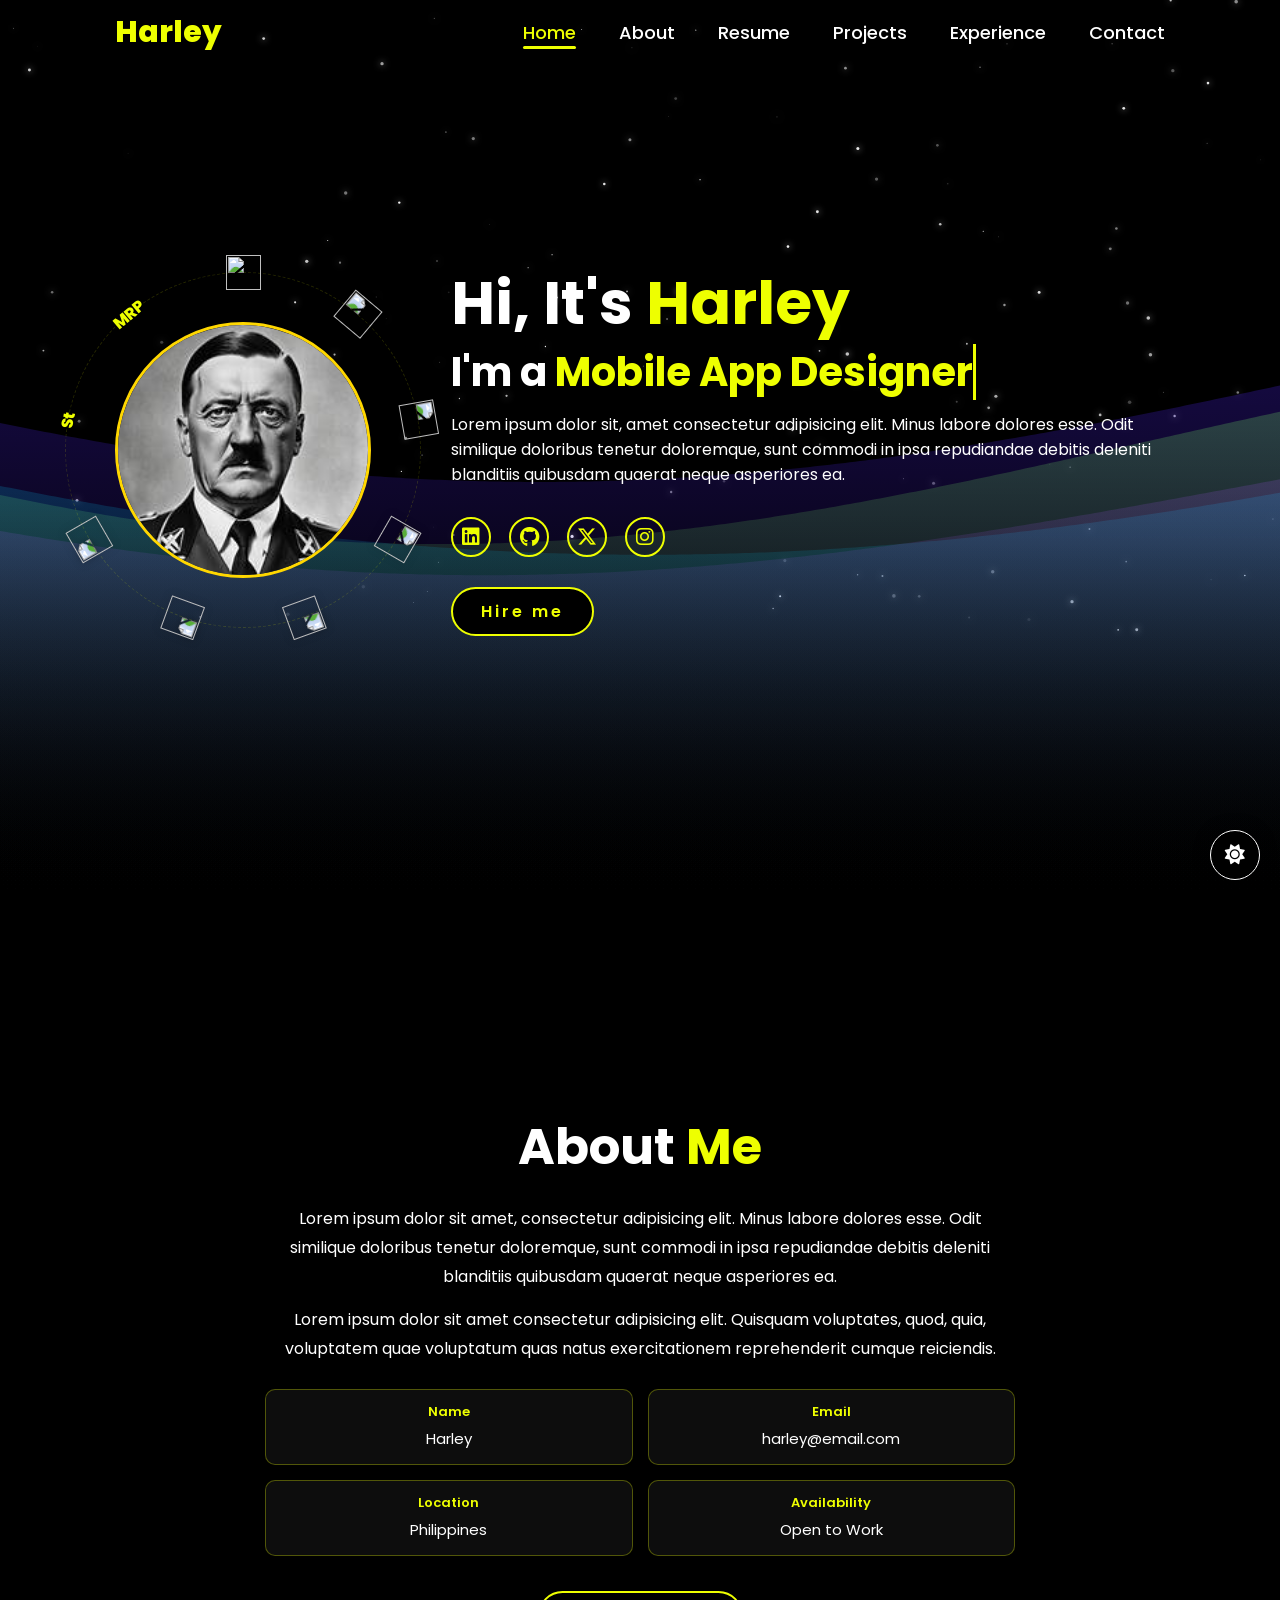
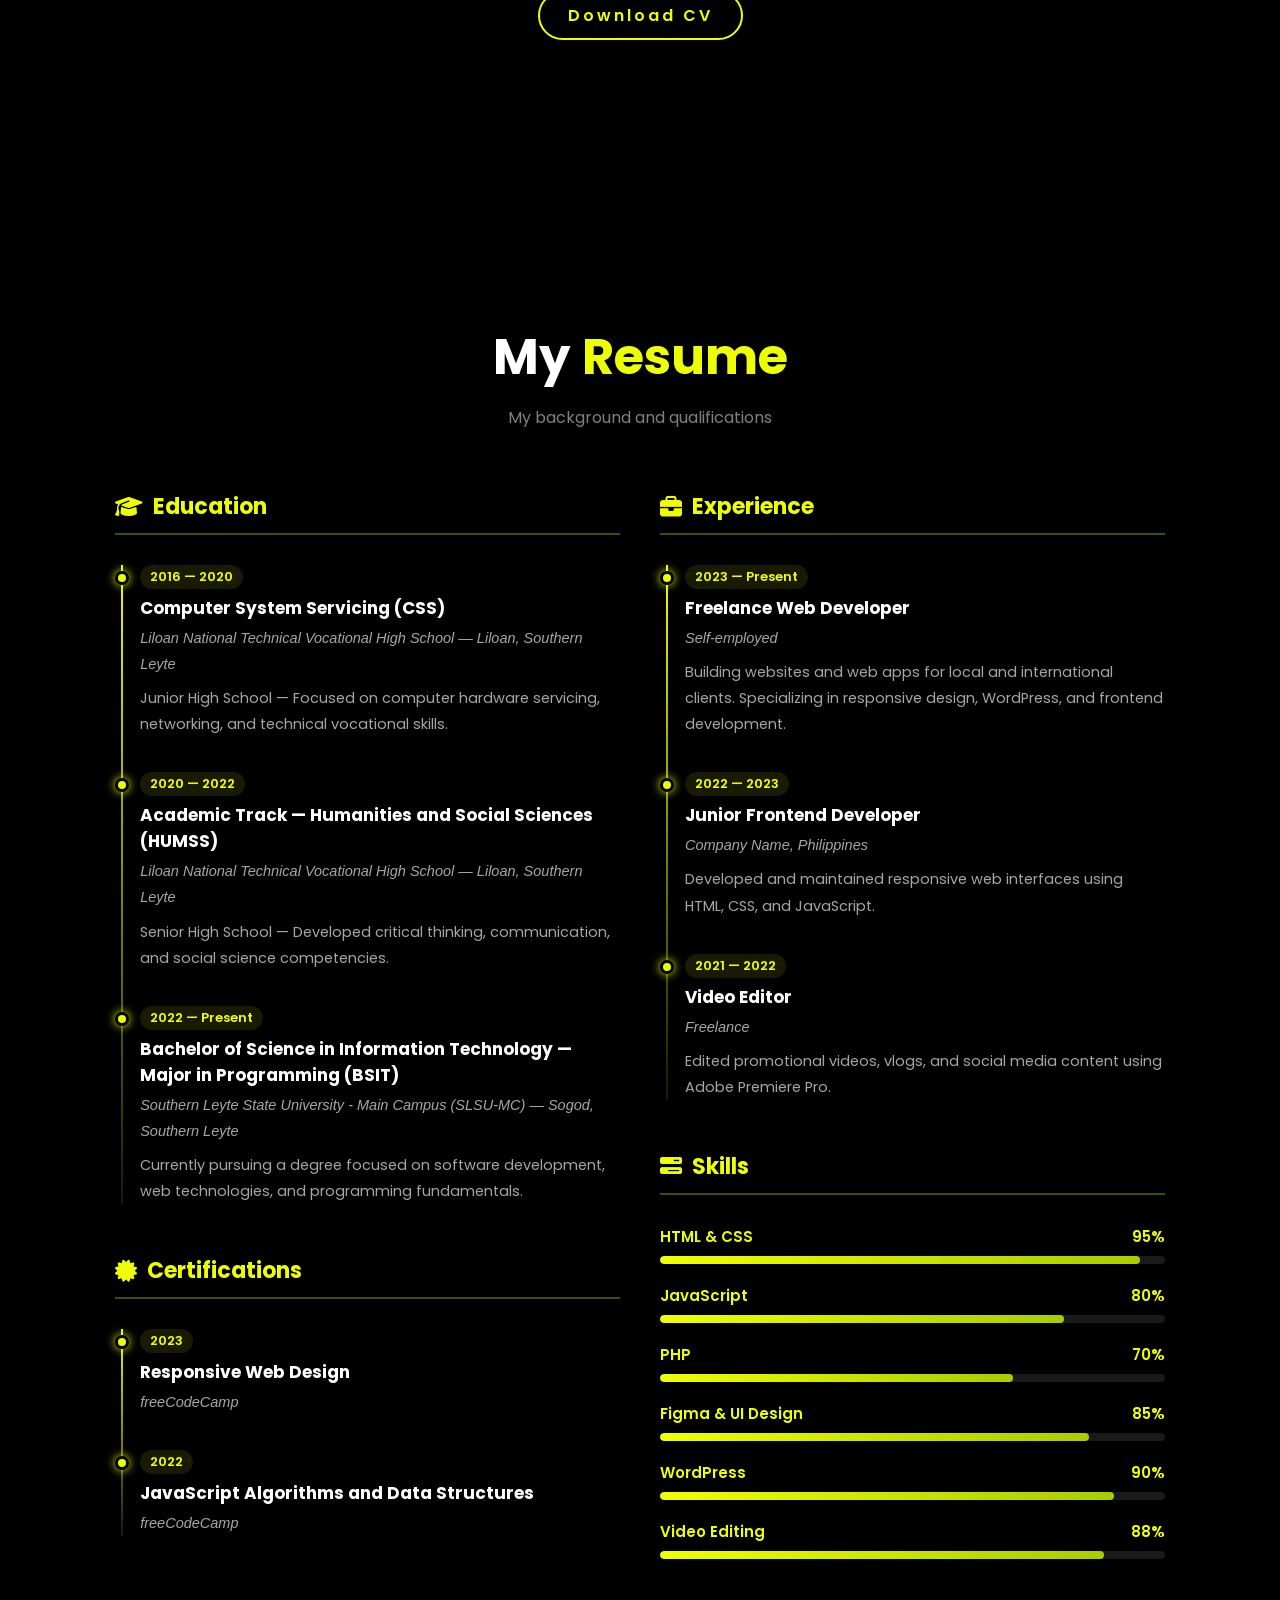
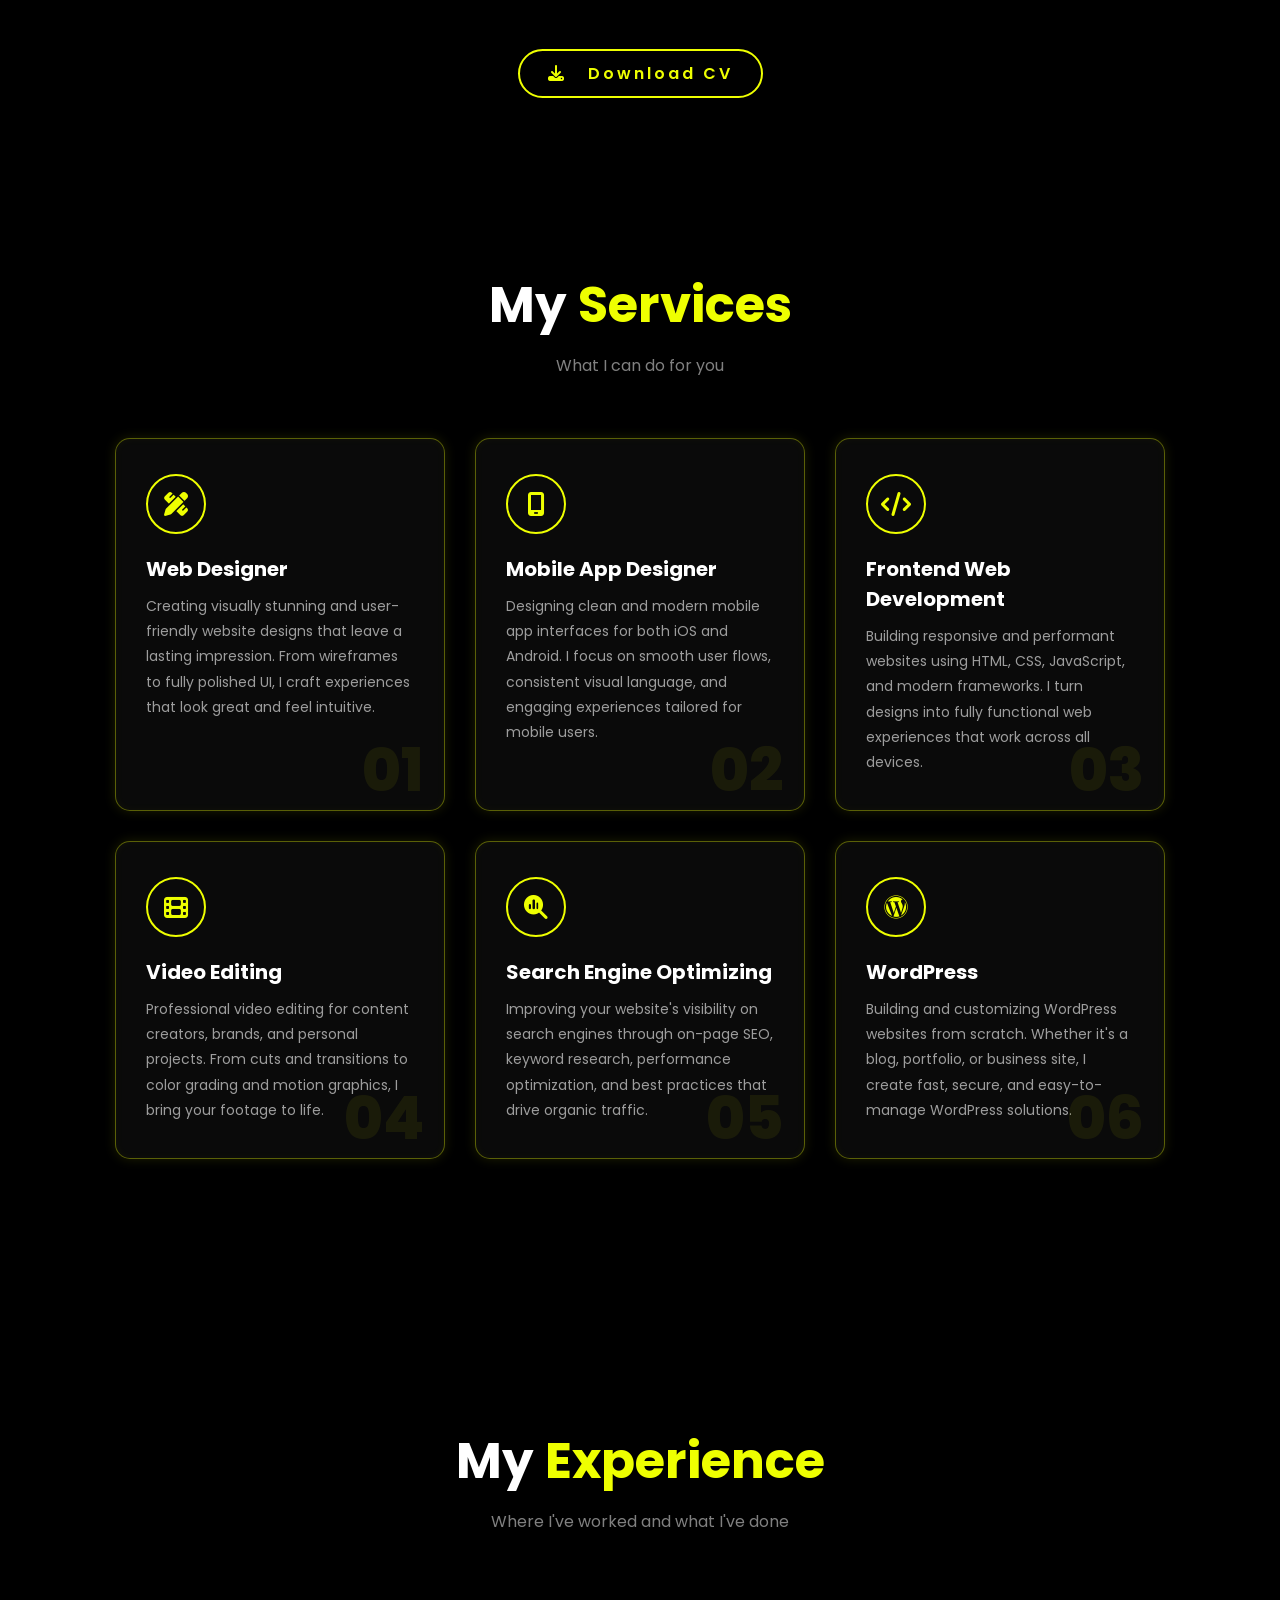
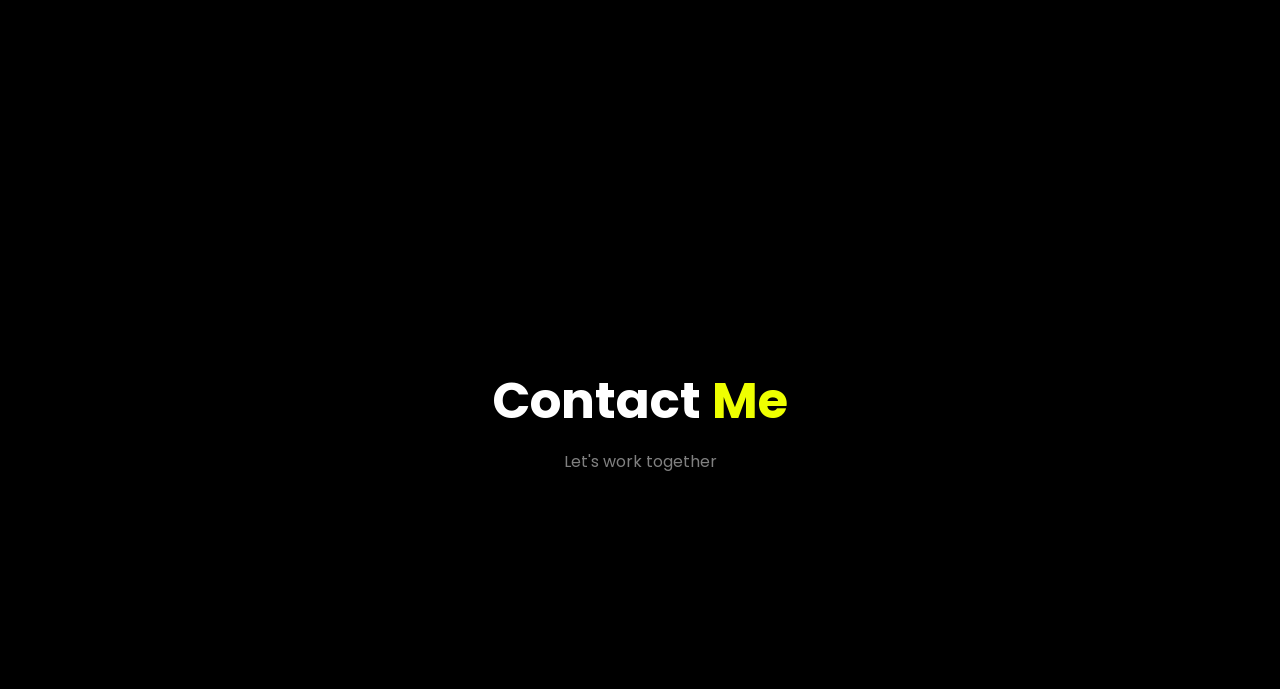
==== commit 7c583c30: "Add cursor spotlight border glow on service boxes" ====
--- a/index.html
+++ b/index.html
@@ -11,22 +11,23 @@
     <link rel="stylesheet" href="resume.css">
     <title>HrlyQnn</title>
 </head>
+
 <body>
+    <canvas id="aurora-canvas"></canvas>
+
+    <header>
+        <a href="#home" class="logo">Harley</a>
+        <nav>
+            <a href="#home" class="active">Home</a>
+            <a href="#about">About</a>
+            <a href="#resume">Resume</a>
+            <a href="#services">Projects</a>
+            <a href="#experience">Experience</a>
+            <a href="#contact">Contact</a>
+        </nav>
+    </header>
+
     <div class="page-wrapper">
-        <canvas id="aurora-canvas"></canvas>
-
-        <header>
-            <a href="#home" class="logo">Harley</a>
-            <nav>
-                <a href="#home" class="active">Home</a>
-                <a href="#about">About</a>
-                <a href="#resume">Resume</a>
-                <a href="#services">Projects</a>
-                <a href="#experience">Experience</a>
-                <a href="#contact">Contact</a>
-            </nav>
-        </header>
-
         <!-- HOME -->
         <section class="home" id="home">
             <div class="home-img">
@@ -34,25 +35,32 @@
                     <img src="main.jpg" id="profile-pic">
                     <div class="orbit-ring">
                         <span class="orbit-icon" style="--i:0">
-                            <a href="#" title="HTML5"><img src="https://cdn.jsdelivr.net/gh/devicons/devicon/icons/html5/html5-original.svg"></a>
+                            <a href="#" title="HTML5"><img
+                                    src="https://cdn.jsdelivr.net/gh/devicons/devicon/icons/html5/html5-original.svg"></a>
                         </span>
                         <span class="orbit-icon" style="--i:1">
-                            <a href="#" title="CSS3"><img src="https://cdn.jsdelivr.net/gh/devicons/devicon/icons/css3/css3-original.svg"></a>
+                            <a href="#" title="CSS3"><img
+                                    src="https://cdn.jsdelivr.net/gh/devicons/devicon/icons/css3/css3-original.svg"></a>
                         </span>
                         <span class="orbit-icon" style="--i:2">
-                            <a href="#" title="JavaScript"><img src="https://cdn.jsdelivr.net/gh/devicons/devicon/icons/javascript/javascript-original.svg"></a>
+                            <a href="#" title="JavaScript"><img
+                                    src="https://cdn.jsdelivr.net/gh/devicons/devicon/icons/javascript/javascript-original.svg"></a>
                         </span>
                         <span class="orbit-icon" style="--i:3">
-                            <a href="#" title="PHP"><img src="https://cdn.jsdelivr.net/gh/devicons/devicon/icons/php/php-original.svg"></a>
+                            <a href="#" title="PHP"><img
+                                    src="https://cdn.jsdelivr.net/gh/devicons/devicon/icons/php/php-original.svg"></a>
                         </span>
                         <span class="orbit-icon" style="--i:4">
-                            <a href="#" title="Figma"><img src="https://cdn.jsdelivr.net/gh/devicons/devicon/icons/figma/figma-original.svg"></a>
+                            <a href="#" title="Figma"><img
+                                    src="https://cdn.jsdelivr.net/gh/devicons/devicon/icons/figma/figma-original.svg"></a>
                         </span>
                         <span class="orbit-icon" style="--i:5">
-                            <a href="#" title="WordPress"><img src="https://cdn.jsdelivr.net/gh/devicons/devicon/icons/wordpress/wordpress-plain.svg"></a>
+                            <a href="#" title="WordPress"><img
+                                    src="https://cdn.jsdelivr.net/gh/devicons/devicon/icons/wordpress/wordpress-plain.svg"></a>
                         </span>
                         <span class="orbit-icon" style="--i:6">
-                            <a href="#" title="Adobe Premiere Pro"><img src="https://cdn.jsdelivr.net/gh/devicons/devicon/icons/premierepro/premierepro-original.svg"></a>
+                            <a href="#" title="Adobe Premiere Pro"><img
+                                    src="https://cdn.jsdelivr.net/gh/devicons/devicon/icons/premierepro/premierepro-original.svg"></a>
                         </span>
                         <span class="orbit-icon" style="--i:7">
                             <a href="#" title="Stitch"><span class="icon-text large-text">St</span></a>
@@ -66,7 +74,9 @@
             <div class="home-content">
                 <h1>Hi, It's <span>Harley</span></h1>
                 <h3 class="typing-text"><span id="im-a">I'm a </span><span></span></h3>
-                <p>Lorem ipsum dolor sit, amet consectetur adipisicing elit. Minus labore dolores esse. Odit similique doloribus tenetur doloremque, sunt commodi in ipsa repudiandae debitis deleniti blanditiis quibusdam quaerat neque asperiores ea.</p>
+                <p>Lorem ipsum dolor sit, amet consectetur adipisicing elit. Minus labore dolores esse. Odit similique
+                    doloribus tenetur doloremque, sunt commodi in ipsa repudiandae debitis deleniti blanditiis quibusdam
+                    quaerat neque asperiores ea.</p>
                 <div class="social-icons">
                     <a href="#"><i class="fa-brands fa-linkedin"></i></a>
                     <a href="#"><i class="fa-brands fa-github"></i></a>
@@ -82,12 +92,12 @@
             <div class="about-content">
                 <h2>About <span>Me</span></h2>
                 <p>Lorem ipsum dolor sit amet, consectetur adipisicing elit. Minus labore
-                dolores esse. Odit similique doloribus tenetur doloremque, sunt commodi
-                in ipsa repudiandae debitis deleniti blanditiis quibusdam quaerat neque
-                asperiores ea.</p>
+                    dolores esse. Odit similique doloribus tenetur doloremque, sunt commodi
+                    in ipsa repudiandae debitis deleniti blanditiis quibusdam quaerat neque
+                    asperiores ea.</p>
                 <p>Lorem ipsum dolor sit amet consectetur adipisicing elit. Quisquam
-                voluptates, quod, quia, voluptatem quae voluptatum quas natus
-                exercitationem reprehenderit cumque reiciendis.</p>
+                    voluptates, quod, quia, voluptatem quae voluptatum quas natus
+                    exercitationem reprehenderit cumque reiciendis.</p>
                 <div class="about-info">
                     <div class="info-box">
                         <h3>Name</h3>
@@ -127,8 +137,10 @@
                                 <div class="timeline-content">
                                     <span class="timeline-date">2016 — 2020</span>
                                     <h4>Computer System Servicing (CSS)</h4>
-                                    <p class="timeline-place">Liloan National Technical Vocational High School — Liloan, Southern Leyte</p>
-                                    <p>Junior High School — Focused on computer hardware servicing, networking, and technical vocational skills.</p>
+                                    <p class="timeline-place">Liloan National Technical Vocational High School — Liloan,
+                                        Southern Leyte</p>
+                                    <p>Junior High School — Focused on computer hardware servicing, networking, and
+                                        technical vocational skills.</p>
                                 </div>
                             </div>
                             <div class="timeline-item">
@@ -136,8 +148,10 @@
                                 <div class="timeline-content">
                                     <span class="timeline-date">2020 — 2022</span>
                                     <h4>Academic Track — Humanities and Social Sciences (HUMSS)</h4>
-                                    <p class="timeline-place">Liloan National Technical Vocational High School — Liloan, Southern Leyte</p>
-                                    <p>Senior High School — Developed critical thinking, communication, and social science competencies.</p>
+                                    <p class="timeline-place">Liloan National Technical Vocational High School — Liloan,
+                                        Southern Leyte</p>
+                                    <p>Senior High School — Developed critical thinking, communication, and social
+                                        science competencies.</p>
                                 </div>
                             </div>
                             <div class="timeline-item">
@@ -145,8 +159,10 @@
                                 <div class="timeline-content">
                                     <span class="timeline-date">2022 — Present</span>
                                     <h4>Bachelor of Science in Information Technology — Major in Programming (BSIT)</h4>
-                                    <p class="timeline-place">Southern Leyte State University - Main Campus (SLSU-MC) — Sogod, Southern Leyte</p>
-                                    <p>Currently pursuing a degree focused on software development, web technologies, and programming fundamentals.</p>
+                                    <p class="timeline-place">Southern Leyte State University - Main Campus (SLSU-MC) —
+                                        Sogod, Southern Leyte</p>
+                                    <p>Currently pursuing a degree focused on software development, web technologies,
+                                        and programming fundamentals.</p>
                                 </div>
                             </div>
                         </div>
@@ -189,7 +205,8 @@
                                     <span class="timeline-date">2023 — Present</span>
                                     <h4>Freelance Web Developer</h4>
                                     <p class="timeline-place">Self-employed</p>
-                                    <p>Building websites and web apps for local and international clients. Specializing in responsive design, WordPress, and frontend development.</p>
+                                    <p>Building websites and web apps for local and international clients. Specializing
+                                        in responsive design, WordPress, and frontend development.</p>
                                 </div>
                             </div>
                             <div class="timeline-item">
@@ -198,7 +215,8 @@
                                     <span class="timeline-date">2022 — 2023</span>
                                     <h4>Junior Frontend Developer</h4>
                                     <p class="timeline-place">Company Name, Philippines</p>
-                                    <p>Developed and maintained responsive web interfaces using HTML, CSS, and JavaScript.</p>
+                                    <p>Developed and maintained responsive web interfaces using HTML, CSS, and
+                                        JavaScript.</p>
                                 </div>
                             </div>
                             <div class="timeline-item">
@@ -207,7 +225,8 @@
                                     <span class="timeline-date">2021 — 2022</span>
                                     <h4>Video Editor</h4>
                                     <p class="timeline-place">Freelance</p>
-                                    <p>Edited promotional videos, vlogs, and social media content using Adobe Premiere Pro.</p>
+                                    <p>Edited promotional videos, vlogs, and social media content using Adobe Premiere
+                                        Pro.</p>
                                 </div>
                             </div>
                         </div>
@@ -220,27 +239,39 @@
                         <div class="skills-list">
                             <div class="skill-item">
                                 <div class="skill-header"><span>HTML & CSS</span><span>95%</span></div>
-                                <div class="skill-bar"><div class="skill-fill" style="width: 95%"></div></div>
+                                <div class="skill-bar">
+                                    <div class="skill-fill" style="width: 95%"></div>
+                                </div>
                             </div>
                             <div class="skill-item">
                                 <div class="skill-header"><span>JavaScript</span><span>80%</span></div>
-                                <div class="skill-bar"><div class="skill-fill" style="width: 80%"></div></div>
+                                <div class="skill-bar">
+                                    <div class="skill-fill" style="width: 80%"></div>
+                                </div>
                             </div>
                             <div class="skill-item">
                                 <div class="skill-header"><span>PHP</span><span>70%</span></div>
-                                <div class="skill-bar"><div class="skill-fill" style="width: 70%"></div></div>
+                                <div class="skill-bar">
+                                    <div class="skill-fill" style="width: 70%"></div>
+                                </div>
                             </div>
                             <div class="skill-item">
                                 <div class="skill-header"><span>Figma & UI Design</span><span>85%</span></div>
-                                <div class="skill-bar"><div class="skill-fill" style="width: 85%"></div></div>
+                                <div class="skill-bar">
+                                    <div class="skill-fill" style="width: 85%"></div>
+                                </div>
                             </div>
                             <div class="skill-item">
                                 <div class="skill-header"><span>WordPress</span><span>90%</span></div>
-                                <div class="skill-bar"><div class="skill-fill" style="width: 90%"></div></div>
+                                <div class="skill-bar">
+                                    <div class="skill-fill" style="width: 90%"></div>
+                                </div>
                             </div>
                             <div class="skill-item">
                                 <div class="skill-header"><span>Video Editing</span><span>88%</span></div>
-                                <div class="skill-bar"><div class="skill-fill" style="width: 88%"></div></div>
+                                <div class="skill-bar">
+                                    <div class="skill-fill" style="width: 88%"></div>
+                                </div>
                             </div>
                         </div>
                     </div>
@@ -262,7 +293,9 @@
                     <div class="service-icon"><i class="fa-solid fa-pen-ruler"></i></div>
                     <div class="service-info">
                         <h3>Web Designer</h3>
-                        <p>Creating visually stunning and user-friendly website designs that leave a lasting impression. From wireframes to fully polished UI, I craft experiences that look great and feel intuitive.</p>
+                        <p>Creating visually stunning and user-friendly website designs that leave a lasting impression.
+                            From wireframes to fully polished UI, I craft experiences that look great and feel
+                            intuitive.</p>
                     </div>
                     <div class="service-number">01</div>
                 </div>
@@ -270,7 +303,9 @@
                     <div class="service-icon"><i class="fa-solid fa-mobile-screen"></i></div>
                     <div class="service-info">
                         <h3>Mobile App Designer</h3>
-                        <p>Designing clean and modern mobile app interfaces for both iOS and Android. I focus on smooth user flows, consistent visual language, and engaging experiences tailored for mobile users.</p>
+                        <p>Designing clean and modern mobile app interfaces for both iOS and Android. I focus on smooth
+                            user flows, consistent visual language, and engaging experiences tailored for mobile users.
+                        </p>
                     </div>
                     <div class="service-number">02</div>
                 </div>
@@ -278,7 +313,9 @@
                     <div class="service-icon"><i class="fa-solid fa-code"></i></div>
                     <div class="service-info">
                         <h3>Frontend Web Development</h3>
-                        <p>Building responsive and performant websites using HTML, CSS, JavaScript, and modern frameworks. I turn designs into fully functional web experiences that work across all devices.</p>
+                        <p>Building responsive and performant websites using HTML, CSS, JavaScript, and modern
+                            frameworks. I turn designs into fully functional web experiences that work across all
+                            devices.</p>
                     </div>
                     <div class="service-number">03</div>
                 </div>
@@ -286,7 +323,8 @@
                     <div class="service-icon"><i class="fa-solid fa-film"></i></div>
                     <div class="service-info">
                         <h3>Video Editing</h3>
-                        <p>Professional video editing for content creators, brands, and personal projects. From cuts and transitions to color grading and motion graphics, I bring your footage to life.</p>
+                        <p>Professional video editing for content creators, brands, and personal projects. From cuts and
+                            transitions to color grading and motion graphics, I bring your footage to life.</p>
                     </div>
                     <div class="service-number">04</div>
                 </div>
@@ -294,7 +332,8 @@
                     <div class="service-icon"><i class="fa-solid fa-magnifying-glass-chart"></i></div>
                     <div class="service-info">
                         <h3>Search Engine Optimizing</h3>
-                        <p>Improving your website's visibility on search engines through on-page SEO, keyword research, performance optimization, and best practices that drive organic traffic.</p>
+                        <p>Improving your website's visibility on search engines through on-page SEO, keyword research,
+                            performance optimization, and best practices that drive organic traffic.</p>
                     </div>
                     <div class="service-number">05</div>
                 </div>
@@ -302,7 +341,8 @@
                     <div class="service-icon"><i class="fa-brands fa-wordpress"></i></div>
                     <div class="service-info">
                         <h3>WordPress</h3>
-                        <p>Building and customizing WordPress websites from scratch. Whether it's a blog, portfolio, or business site, I create fast, secure, and easy-to-manage WordPress solutions.</p>
+                        <p>Building and customizing WordPress websites from scratch. Whether it's a blog, portfolio, or
+                            business site, I create fast, secure, and easy-to-manage WordPress solutions.</p>
                     </div>
                     <div class="service-number">06</div>
                 </div>
@@ -320,11 +360,11 @@
             <h2 class="contact-title">Contact <span>Me</span></h2>
             <p class="contact-subtitle">Let's work together</p>
         </section>
-
-        <button id="theme-toggle" title="Toggle Light/Dark Mode">
-            <i class="fa-solid fa-sun"></i>
-        </button>
     </div>
+
+    <button id="theme-toggle" title="Toggle Light/Dark Mode">
+        <i class="fa-solid fa-sun"></i>
+    </button>
 
     <script>
         const pageWrapper = document.querySelector('.page-wrapper');
@@ -384,14 +424,14 @@
                 { y: 0.35, color: '#5227FF', speed: 0.00001, amp: 120, freq: 0.0018 },
                 { y: 0.45, color: '#7cff67', speed: 0.00001, amp: 100, freq: 0.0022 },
                 { y: 0.40, color: '#00cfff', speed: 0.00001, amp: 140, freq: 0.0015 },
-                { y: 0.50, color: '#a855f7', speed: 0.00001, amp: 90,  freq: 0.0020 },
+                { y: 0.50, color: '#a855f7', speed: 0.00001, amp: 90, freq: 0.0020 },
             ];
 
             const lightWaves = [
                 { y: 0.35, color: '#888888', speed: 0.00001, amp: 120, freq: 0.0018 },
                 { y: 0.45, color: '#aaaaaa', speed: 0.00001, amp: 100, freq: 0.0022 },
                 { y: 0.40, color: '#666666', speed: 0.00001, amp: 140, freq: 0.0015 },
-                { y: 0.50, color: '#999999', speed: 0.00001, amp: 90,  freq: 0.0020 },
+                { y: 0.50, color: '#999999', speed: 0.00001, amp: 90, freq: 0.0020 },
             ];
 
             const waves = isLight ? lightWaves : darkWaves;
@@ -481,7 +521,7 @@
 
         // Smooth scroll
         navLinks.forEach(link => {
-            link.addEventListener('click', function(e) {
+            link.addEventListener('click', function (e) {
                 const href = this.getAttribute('href');
                 if (!href.startsWith('#')) return;
                 e.preventDefault();
@@ -542,6 +582,18 @@
         }
 
         type();
+
+        // Cursor spotlight on service boxes
+        document.querySelectorAll('.service-box').forEach(box => {
+            box.addEventListener('mousemove', e => {
+                const rect = box.getBoundingClientRect();
+                const x = ((e.clientX - rect.left) / rect.width) * 100;
+                const y = ((e.clientY - rect.top) / rect.height) * 100;
+                box.style.setProperty('--x', x + '%');
+                box.style.setProperty('--y', y + '%');
+            });
+        });
     </script>
 </body>
+
 </html>
--- a/style.css
+++ b/style.css
@@ -16,7 +16,7 @@
 
 body {
     width: 100%;
-    height: 100vh;
+    min-height: 100vh;
     overflow-x: hidden;
     background-color: black;
     color: white;
@@ -32,13 +32,44 @@
     pointer-events: none;
 }
 
-section, header, #theme-toggle {
+section,
+header,
+#theme-toggle {
     position: relative;
     z-index: 1;
 }
 
+section {
+    min-height: 100vh;
+    padding: 5rem 9% 5rem;
+    background-color: transparent !important;
+}
+
+.home,
+.about,
+.resume,
+.services,
+.experience,
+.contact {
+    background-color: transparent !important;
+}
+
+body.light-mode {
+    background-color: white;
+    background-image: none;
+    color: black;
+}
+
+body.light-mode .home,
+body.light-mode .about,
+body.light-mode .resume,
+body.light-mode .services,
+body.light-mode .experience,
+body.light-mode .contact {
+    background-color: transparent !important;
+}
+
 header {
-    margin-top: 20px;
     position: fixed;
     top: 0;
     left: 0;
@@ -144,17 +175,11 @@
     }
 }
 
-section {
-    min-height: 100vh;
-    padding: 5rem 9% 5rem;
-}
-
 .home {
     display: flex;
     justify-content: center;
     align-items: center;
     gap: 8rem;
-    background-color: transparent;
 }
 
 .home .home-content h1 {
@@ -273,41 +298,49 @@
     transform: scale(1.3);
 }
 
-.orbit-icon a .icon-text {
-    font-size: 1rem;
-    font-weight: 700;
-    color: #eeff00;
-}
-
-body.light-mode .orbit-icon a {
-    background-color: transparent;
-    border: none;
-}
-
-body.light-mode .orbit-icon a .icon-text {
-    color: black;
+.orbit-icon a:has(.icon-text) {
+    width: auto;
+    height: auto;
+    min-width: 3.5rem;
+    min-height: 3.5rem;
 }
 
 .icon-text {
-    font-size: 1.4rem;
+    font-size: 1.6rem;
     font-weight: 800;
     color: #eeff00;
-    letter-spacing: -0.05rem;
+    letter-spacing: -0.02rem;
     line-height: 1;
+    white-space: nowrap;
 }
 
 body.light-mode .icon-text {
     color: black;
 }
 
+.large-text {
+    font-size: 1.6rem;
+    font-weight: 800;
+}
+
 @keyframes orbit-spin {
-    from { transform: translate(-50%, -50%) rotate(0deg); }
-    to { transform: translate(-50%, -50%) rotate(360deg); }
+    from {
+        transform: translate(-50%, -50%) rotate(0deg);
+    }
+
+    to {
+        transform: translate(-50%, -50%) rotate(360deg);
+    }
 }
 
 @keyframes counter-orbit {
-    from { transform: rotate(0deg); }
-    to { transform: rotate(-360deg); }
+    from {
+        transform: rotate(0deg);
+    }
+
+    to {
+        transform: rotate(-360deg);
+    }
 }
 
 .social-icons a {
@@ -370,8 +403,15 @@
 }
 
 @keyframes cursor {
-    0%, 100% { border-color: #eeff00; }
-    50% { border-color: transparent; }
+
+    0%,
+    100% {
+        border-color: #eeff00;
+    }
+
+    50% {
+        border-color: transparent;
+    }
 }
 
 @media(max-width: 1000px) {
@@ -434,6 +474,7 @@
         opacity: 0;
         transform: translateX(100px);
     }
+
     to {
         opacity: 1;
         transform: translateX(0);
@@ -449,13 +490,14 @@
         opacity: 1;
         transform: translateX(0);
     }
+
     to {
         opacity: 0;
         transform: translateX(-100px);
     }
 }
 
-/* Dark mode button — yellow circle, black sun */
+/* Dark mode button */
 #theme-toggle {
     position: fixed;
     bottom: 2rem;
@@ -463,12 +505,13 @@
     width: 5rem;
     height: 5rem;
     border-radius: 50%;
-    background-color: #eeff00;
-    color: black;
+    background-color: black;
+    color: white;
+    border: 1.5px solid white;
     font-size: 2rem;
     cursor: pointer;
     z-index: 999;
-    box-shadow: 0 0 15px rgba(238, 255, 0, 0.5);
+    box-shadow: 0 0 15px rgba(0, 0, 0, 0.5);
     transition: 0.3s ease;
     display: flex;
     justify-content: center;
@@ -476,19 +519,12 @@
 }
 
 #theme-toggle i {
-    color: black;
+    color: white;
 }
 
 #theme-toggle:hover {
     transform: scale(1.15);
-    box-shadow: 0 0 25px rgba(238, 255, 0, 0.8);
-}
-
-/* Light mode overrides */
-body.light-mode {
-    background-color: white;
-    background-image: none;
-    color: black;
+    box-shadow: 0 0 25px rgba(0, 0, 0, 0.7);
 }
 
 body.light-mode header {
@@ -500,10 +536,6 @@
     border-bottom: 1px solid rgba(0, 0, 0, 0.1);
 }
 
-body.light-mode .home {
-    background-color: transparent;
-}
-
 body.light-mode .logo {
     color: black;
 }
@@ -523,8 +555,15 @@
 }
 
 @keyframes cursor-light {
-    0%, 100% { border-color: black; }
-    50% { border-color: transparent; }
+
+    0%,
+    100% {
+        border-color: black;
+    }
+
+    50% {
+        border-color: transparent;
+    }
 }
 
 body.light-mode .social-icons a {
@@ -550,57 +589,33 @@
     box-shadow: 0 0 25px rgba(0, 0, 0, 0.5);
 }
 
-/* Light mode button — black circle, white moon */
 body.light-mode #theme-toggle {
-    background-color: black;
-    color: white;
-    box-shadow: 0 0 15px rgba(0, 0, 0, 0.4);
+    background-color: #eeff00;
+    color: black;
+    border: 1.5px solid black;
+    box-shadow: 0 0 15px rgba(238, 255, 0, 0.5);
 }
 
 body.light-mode #theme-toggle i {
-    color: white;
+    color: black;
 }
 
 body.light-mode #theme-toggle:hover {
-    box-shadow: 0 0 25px rgba(0, 0, 0, 0.5);
-}
-
-.large-text {
-    font-size: 5.0rem;
-    font-weight: 2000;
-}
-
-.orbit-icon a:has(.icon-text) {
-    width: auto;
-    height: auto;
-    min-width: 3.5rem;
-    min-height: 3.5rem;
-}
-
-.icon-text {
-    font-size: 5.6rem;
-    font-weight: 800;
-    color: #eeff00;
-    letter-spacing: -0.02rem;
-    line-height: 1;
-    white-space: nowrap;
-}
-
-body.light-mode .icon-text {
-    color: black;
-}
-
-.experience, .contact {
+    box-shadow: 0 0 25px rgba(238, 255, 0, 0.8);
+}
+
+.experience,
+.contact {
     min-height: 60vh;
     display: flex;
     flex-direction: column;
     justify-content: center;
     align-items: center;
-    background-color: transparent;
     padding: 8rem 9%;
 }
 
-.experience-title, .contact-title {
+.experience-title,
+.contact-title {
     font-size: 5rem;
     font-weight: 700;
     color: white;
@@ -612,7 +627,8 @@
     color: black;
 }
 
-.experience-subtitle, .contact-subtitle {
+.experience-subtitle,
+.contact-subtitle {
     font-size: 1.6rem;
     color: rgba(255, 255, 255, 0.5);
 }
@@ -620,23 +636,4 @@
 body.light-mode .experience-subtitle,
 body.light-mode .contact-subtitle {
     color: rgba(0, 0, 0, 0.5);
-}
-
-section {
-    min-height: 100vh;
-    padding: 5rem 9% 5rem;
-    background-color: transparent !important;
-}
-
-.home, .about, .resume, .services, .experience, .contact {
-    background-color: transparent !important;
-}
-
-body.light-mode .home,
-body.light-mode .about,
-body.light-mode .resume,
-body.light-mode .services,
-body.light-mode .experience,
-body.light-mode .contact {
-    background-color: transparent !important;
 }
--- a/about.css
+++ b/about.css
@@ -2,41 +2,48 @@
     display: flex;
     justify-content: center;
     align-items: center;
-    gap: 8rem;
-    background-color: transparent;
+    min-height: 100vh;
     padding-top: 10rem;
+    padding-bottom: 5rem;
+    padding-left: 9%;
+    padding-right: 9%;
+    background-color: transparent !important;
 }
 
-.about-img img {
-    width: 28vw;
-    border-radius: 2rem;
-    border: 3px solid gold;
-    transition: 0.4s ease;
-}
-
-body.light-mode .about-img img {
-    border: 3px solid black;
-}
-
-.about-img img:hover {
-    box-shadow: 0 0 40px 15px gold, 0 0 80px 30px rgba(255, 215, 0, 0.4);
-    transform: scale(1.02);
-}
-
-body.light-mode .about-img img:hover {
-    box-shadow: 0 0 40px 15px rgba(0,0,0,0.4), 0 0 80px 30px rgba(0,0,0,0.2);
+.about-content {
+    max-width: 750px;
+    width: 100%;
+    text-align: center;
 }
 
 .about-content h2 {
     font-size: 5rem;
     font-weight: 700;
     margin-bottom: 2rem;
+    color: white;
+}
+
+body.light-mode .about-content h2 {
+    color: black;
+}
+
+.about-content h2 span {
+    color: #eeff00;
+}
+
+body.light-mode .about-content h2 span {
+    color: black;
 }
 
 .about-content p {
     font-size: 1.6rem;
     margin-bottom: 1.5rem;
     line-height: 1.8;
+    color: white;
+}
+
+body.light-mode .about-content p {
+    color: black;
 }
 
 .about-info {
@@ -52,6 +59,7 @@
     border-radius: 1rem;
     padding: 1.2rem 1.8rem;
     transition: 0.3s ease;
+    text-align: center;
 }
 
 .info-box:hover {
@@ -66,7 +74,7 @@
 
 body.light-mode .info-box:hover {
     border-color: black;
-    box-shadow: 0 0 15px rgba(0, 0, 0, 0.1);
+    box-shadow: 0 0 15px rgba(0, 0, 0, 0.2);
 }
 
 .info-box h3 {
@@ -83,16 +91,50 @@
 .info-box p {
     font-size: 1.5rem;
     margin-bottom: 0;
+    color: white;
+}
+
+body.light-mode .info-box p {
+    color: black;
+}
+
+.about-content .btn {
+    margin-top: 1rem;
+    background-color: black;
+    color: #eeff00;
+    border-color: #eeff00;
+}
+
+body.light-mode .about-content .btn {
+    background-color: white;
+    color: black;
+    border-color: black;
+}
+
+.about-content .btn:hover {
+    background-color: #eeff00;
+    color: black;
+    box-shadow: 0 0 25px #eeff00;
+}
+
+body.light-mode .about-content .btn:hover {
+    background-color: black;
+    color: white;
+    box-shadow: 0 0 25px rgba(0, 0, 0, 0.4);
 }
 
 @media(max-width: 995px) {
     .about {
-        flex-direction: column;
-        margin: 5rem 4rem;
-        gap: 4rem;
+        padding-left: 4rem;
+        padding-right: 4rem;
+        padding-top: 12rem;
     }
 
-    .about-img img {
-        width: 70vw;
+    .about-content {
+        max-width: 100%;
+    }
+
+    .about-info {
+        grid-template-columns: 1fr;
     }
 }
--- a/services.css
+++ b/services.css
@@ -1,7 +1,7 @@
 .services {
     min-height: 100vh;
     padding: 12rem 9% 5rem;
-    background-color: transparent;
+    background-color: transparent !important;
 }
 
 .services-title {
@@ -12,17 +12,11 @@
     color: white;
 }
 
-body.light-mode .services-title {
-    color: black;
-}
-
-.services-title span {
-    color: #eeff00;
-}
-
-body.light-mode .services-title span {
-    color: black;
-}
+body.light-mode .services-title { color: black; }
+
+.services-title span { color: #eeff00; }
+
+body.light-mode .services-title span { color: black; }
 
 .services-subtitle {
     font-size: 1.6rem;
@@ -31,9 +25,7 @@
     margin-bottom: 6rem;
 }
 
-body.light-mode .services-subtitle {
-    color: rgba(0, 0, 0, 0.5);
-}
+body.light-mode .services-subtitle { color: rgba(0, 0, 0, 0.5); }
 
 .services-list {
     display: grid;
@@ -49,31 +41,108 @@
     align-items: flex-start;
     gap: 2rem;
     background-color: rgba(255, 255, 255, 0.04);
-    border: 1px solid rgba(238, 255, 0, 0.2);
+    border: 1px solid rgba(238, 255, 0, 0.35);
     border-radius: 1.5rem;
     padding: 3.5rem 3rem;
     position: relative;
     overflow: hidden;
-    transition: 0.4s ease;
+    transition: border-color 0.4s ease, background-color 0.4s ease, box-shadow 0.4s ease, transform 0.4s ease;
     cursor: default;
+    box-shadow: 0 0 12px rgba(238, 255, 0, 0.12), inset 0 0 8px rgba(238, 255, 0, 0.04);
+}
+
+/* Cursor inner spotlight */
+.service-box::before {
+    content: '';
+    position: absolute;
+    inset: 0;
+    border-radius: inherit;
+    opacity: 0;
+    transition: opacity 0.3s ease;
+    pointer-events: none;
+    background: radial-gradient(
+        250px circle at var(--x, 50%) var(--y, 50%),
+        rgba(238, 255, 0, 0.18),
+        transparent 70%
+    );
+    z-index: 0;
+}
+
+/* Cursor border edge spotlight */
+.service-box::after {
+    content: '';
+    position: absolute;
+    inset: 0;
+    border-radius: inherit;
+    padding: 2.5px; /* thicker ring = more visible glow */
+    opacity: 0;
+    transition: opacity 0.3s ease;
+    pointer-events: none;
+    background: radial-gradient(
+        150px circle at var(--x, 50%) var(--y, 50%),
+        rgba(238, 255, 0, 1) 0%,
+        rgba(238, 255, 0, 0.6) 40%,
+        transparent 70%
+    );
+    filter: blur(0.5px) drop-shadow(0 0 6px rgba(238, 255, 0, 0.9));
+    /* Mask: show only the border ring */
+    -webkit-mask:
+        linear-gradient(#fff 0 0) content-box,
+        linear-gradient(#fff 0 0);
+    mask:
+        linear-gradient(#fff 0 0) content-box,
+        linear-gradient(#fff 0 0);
+    -webkit-mask-composite: xor;
+    mask-composite: exclude;
+    z-index: 0;
+}
+
+.service-box:hover::before,
+.service-box:hover::after {
+    opacity: 1;
+}
+
+/* Ensure inner content stays above spotlight */
+.service-box > * {
+    position: relative;
+    z-index: 1;
 }
 
 .service-box:hover {
-    border-color: #eeff00;
+    border-color: rgba(238, 255, 0, 0.35);
     background-color: rgba(238, 255, 0, 0.05);
-    box-shadow: 0 0 30px rgba(238, 255, 0, 0.1);
+    box-shadow: 0 0 28px rgba(238, 255, 0, 0.35), inset 0 0 12px rgba(238, 255, 0, 0.08);
     transform: translateY(-8px);
 }
 
 body.light-mode .service-box {
     background-color: rgba(0, 0, 0, 0.03);
-    border-color: rgba(0, 0, 0, 0.15);
+    border-color: rgba(0, 0, 0, 0.3);
+    box-shadow: 0 0 10px rgba(0, 0, 0, 0.08), inset 0 0 6px rgba(0, 0, 0, 0.03);
+}
+
+body.light-mode .service-box::before {
+    background: radial-gradient(
+        250px circle at var(--x, 50%) var(--y, 50%),
+        rgba(0, 0, 0, 0.1),
+        transparent 70%
+    );
+}
+
+body.light-mode .service-box::after {
+    background: radial-gradient(
+        150px circle at var(--x, 50%) var(--y, 50%),
+        rgba(0, 0, 0, 1) 0%,
+        rgba(0, 0, 0, 0.6) 40%,
+        transparent 70%
+    );
+    filter: blur(0.5px) drop-shadow(0 0 6px rgba(0, 0, 0, 0.7));
 }
 
 body.light-mode .service-box:hover {
-    border-color: black;
+    border-color: rgba(0, 0, 0, 0.3);
     background-color: rgba(0, 0, 0, 0.06);
-    box-shadow: 0 0 30px rgba(0, 0, 0, 0.08);
+    box-shadow: 0 0 24px rgba(0, 0, 0, 0.2), inset 0 0 10px rgba(0, 0, 0, 0.06);
     transform: translateY(-8px);
 }
 
@@ -105,12 +174,10 @@
 body.light-mode .service-box:hover .service-icon {
     background-color: black;
     color: white;
-    box-shadow: 0 0 20px rgba(0, 0, 0, 0.3);
-}
-
-.service-info {
-    flex: 1;
-}
+    box-shadow: 0 0 20px rgba(0, 0, 0, 0.4);
+}
+
+.service-info { flex: 1; }
 
 .service-info h3 {
     font-size: 2rem;
@@ -120,17 +187,11 @@
     transition: 0.3s ease;
 }
 
-.service-box:hover .service-info h3 {
-    color: #eeff00;
-}
-
-body.light-mode .service-info h3 {
-    color: black;
-}
-
-body.light-mode .service-box:hover .service-info h3 {
-    color: black;
-}
+.service-box:hover .service-info h3 { color: #eeff00; }
+
+body.light-mode .service-info h3 { color: black; }
+
+body.light-mode .service-box:hover .service-info h3 { color: black; }
 
 .service-info p {
     font-size: 1.4rem;
@@ -138,9 +199,7 @@
     line-height: 1.8;
 }
 
-body.light-mode .service-info p {
-    color: rgba(0, 0, 0, 0.6);
-}
+body.light-mode .service-info p { color: rgba(0, 0, 0, 0.6); }
 
 .service-number {
     font-size: 6rem;
@@ -154,42 +213,18 @@
     pointer-events: none;
 }
 
-.service-box:hover .service-number {
-    color: rgba(238, 255, 0, 0.15);
-}
-
-body.light-mode .service-number {
-    color: rgba(0, 0, 0, 0.05);
-}
-
-body.light-mode .service-box:hover .service-number {
-    color: rgba(0, 0, 0, 0.1);
-}
+.service-box:hover .service-number { color: rgba(238, 255, 0, 0.15); }
+
+body.light-mode .service-number { color: rgba(0, 0, 0, 0.05); }
+
+body.light-mode .service-box:hover .service-number { color: rgba(0, 0, 0, 0.1); }
 
 @media(max-width: 1100px) {
-    .services-list {
-        grid-template-columns: repeat(2, 1fr);
-    }
+    .services-list { grid-template-columns: repeat(2, 1fr); }
 }
 
 @media(max-width: 995px) {
-    .services {
-        padding: 12rem 4rem 5rem;
-    }
-
-    .services-list {
-        grid-template-columns: 1fr;
-    }
-
-    .services-title {
-        font-size: 3.5rem;
-    }
-}
-
-body.light-mode .service-box:hover {
-    box-shadow: 0 0 30px rgba(0, 0, 0, 0.15);
-}
-
-body.light-mode .service-box:hover .service-icon {
-    box-shadow: 0 0 20px rgba(0, 0, 0, 0.4);
+    .services { padding: 12rem 4rem 5rem; }
+    .services-list { grid-template-columns: 1fr; }
+    .services-title { font-size: 3.5rem; }
 }
--- a/resume.css
+++ b/resume.css
@@ -1,7 +1,7 @@
 .resume {
     min-height: 100vh;
     padding: 12rem 9% 5rem;
-    background-color: transparent;
+    background-color: transparent !important;
 }
 
 .resume-title {
@@ -12,17 +12,11 @@
     color: white;
 }
 
-body.light-mode .resume-title {
-    color: black;
-}
+body.light-mode .resume-title { color: black; }
 
-.resume-title span {
-    color: #eeff00;
-}
+.resume-title span { color: #eeff00; }
 
-body.light-mode .resume-title span {
-    color: black;
-}
+body.light-mode .resume-title span { color: black; }
 
 .resume-subtitle {
     font-size: 1.6rem;
@@ -31,9 +25,7 @@
     margin-bottom: 6rem;
 }
 
-body.light-mode .resume-subtitle {
-    color: rgba(0, 0, 0, 0.5);
-}
+body.light-mode .resume-subtitle { color: rgba(0, 0, 0, 0.5); }
 
 .resume-container {
     display: grid;
@@ -43,9 +35,7 @@
     margin: 0 auto;
 }
 
-.resume-section {
-    margin-bottom: 5rem;
-}
+.resume-section { margin-bottom: 5rem; }
 
 .section-heading {
     font-size: 2.2rem;
@@ -64,7 +54,6 @@
     border-bottom-color: rgba(0, 0, 0, 0.2);
 }
 
-/* Timeline */
 .timeline {
     position: relative;
     padding-left: 2.5rem;
@@ -113,6 +102,10 @@
     box-shadow: 0 0 20px #eeff00;
 }
 
+body.light-mode .timeline-item:hover .timeline-dot {
+    box-shadow: 0 0 20px rgba(0, 0, 0, 0.4);
+}
+
 .timeline-date {
     font-size: 1.3rem;
     color: #eeff00;
@@ -136,9 +129,7 @@
     margin-bottom: 0.4rem;
 }
 
-body.light-mode .timeline-content h4 {
-    color: black;
-}
+body.light-mode .timeline-content h4 { color: black; }
 
 .timeline-place {
     font-size: 1.3rem;
@@ -147,9 +138,7 @@
     font-style: italic;
 }
 
-body.light-mode .timeline-place {
-    color: rgba(0, 0, 0, 0.45);
-}
+body.light-mode .timeline-place { color: rgba(0, 0, 0, 0.45); }
 
 .timeline-content p {
     font-size: 1.45rem;
@@ -157,11 +146,8 @@
     line-height: 1.8;
 }
 
-body.light-mode .timeline-content p {
-    color: rgba(0, 0, 0, 0.65);
-}
+body.light-mode .timeline-content p { color: rgba(0, 0, 0, 0.65); }
 
-/* Skills */
 .skills-list {
     display: flex;
     flex-direction: column;
@@ -177,9 +163,7 @@
     margin-bottom: 0.8rem;
 }
 
-body.light-mode .skill-header {
-    color: black;
-}
+body.light-mode .skill-header { color: black; }
 
 .skill-bar {
     width: 100%;
@@ -189,15 +173,12 @@
     overflow: hidden;
 }
 
-body.light-mode .skill-bar {
-    background-color: rgba(0, 0, 0, 0.1);
-}
+body.light-mode .skill-bar { background-color: rgba(0, 0, 0, 0.1); }
 
 .skill-fill {
     height: 100%;
     background: linear-gradient(to right, #eeff00, #aacc00);
     border-radius: 4px;
-    width: 0;
     transition: width 1.5s ease;
 }
 
@@ -205,31 +186,13 @@
     background: linear-gradient(to right, #333, #000);
 }
 
-/* Download button */
 .resume-download {
     text-align: center;
     margin-top: 4rem;
 }
 
 @media(max-width: 995px) {
-    .resume {
-        padding: 12rem 4rem 5rem;
-    }
-
-    .resume-container {
-        grid-template-columns: 1fr;
-        gap: 0;
-    }
-
-    .resume-title {
-        font-size: 3.5rem;
-    }
-}
-
-body.light-mode .timeline-item:hover .timeline-dot {
-    box-shadow: 0 0 20px rgba(0, 0, 0, 0.4);
-}
-
-body.light-mode .info-box:hover {
-    box-shadow: 0 0 15px rgba(0, 0, 0, 0.2);
+    .resume { padding: 12rem 4rem 5rem; }
+    .resume-container { grid-template-columns: 1fr; gap: 0; }
+    .resume-title { font-size: 3.5rem; }
 }
